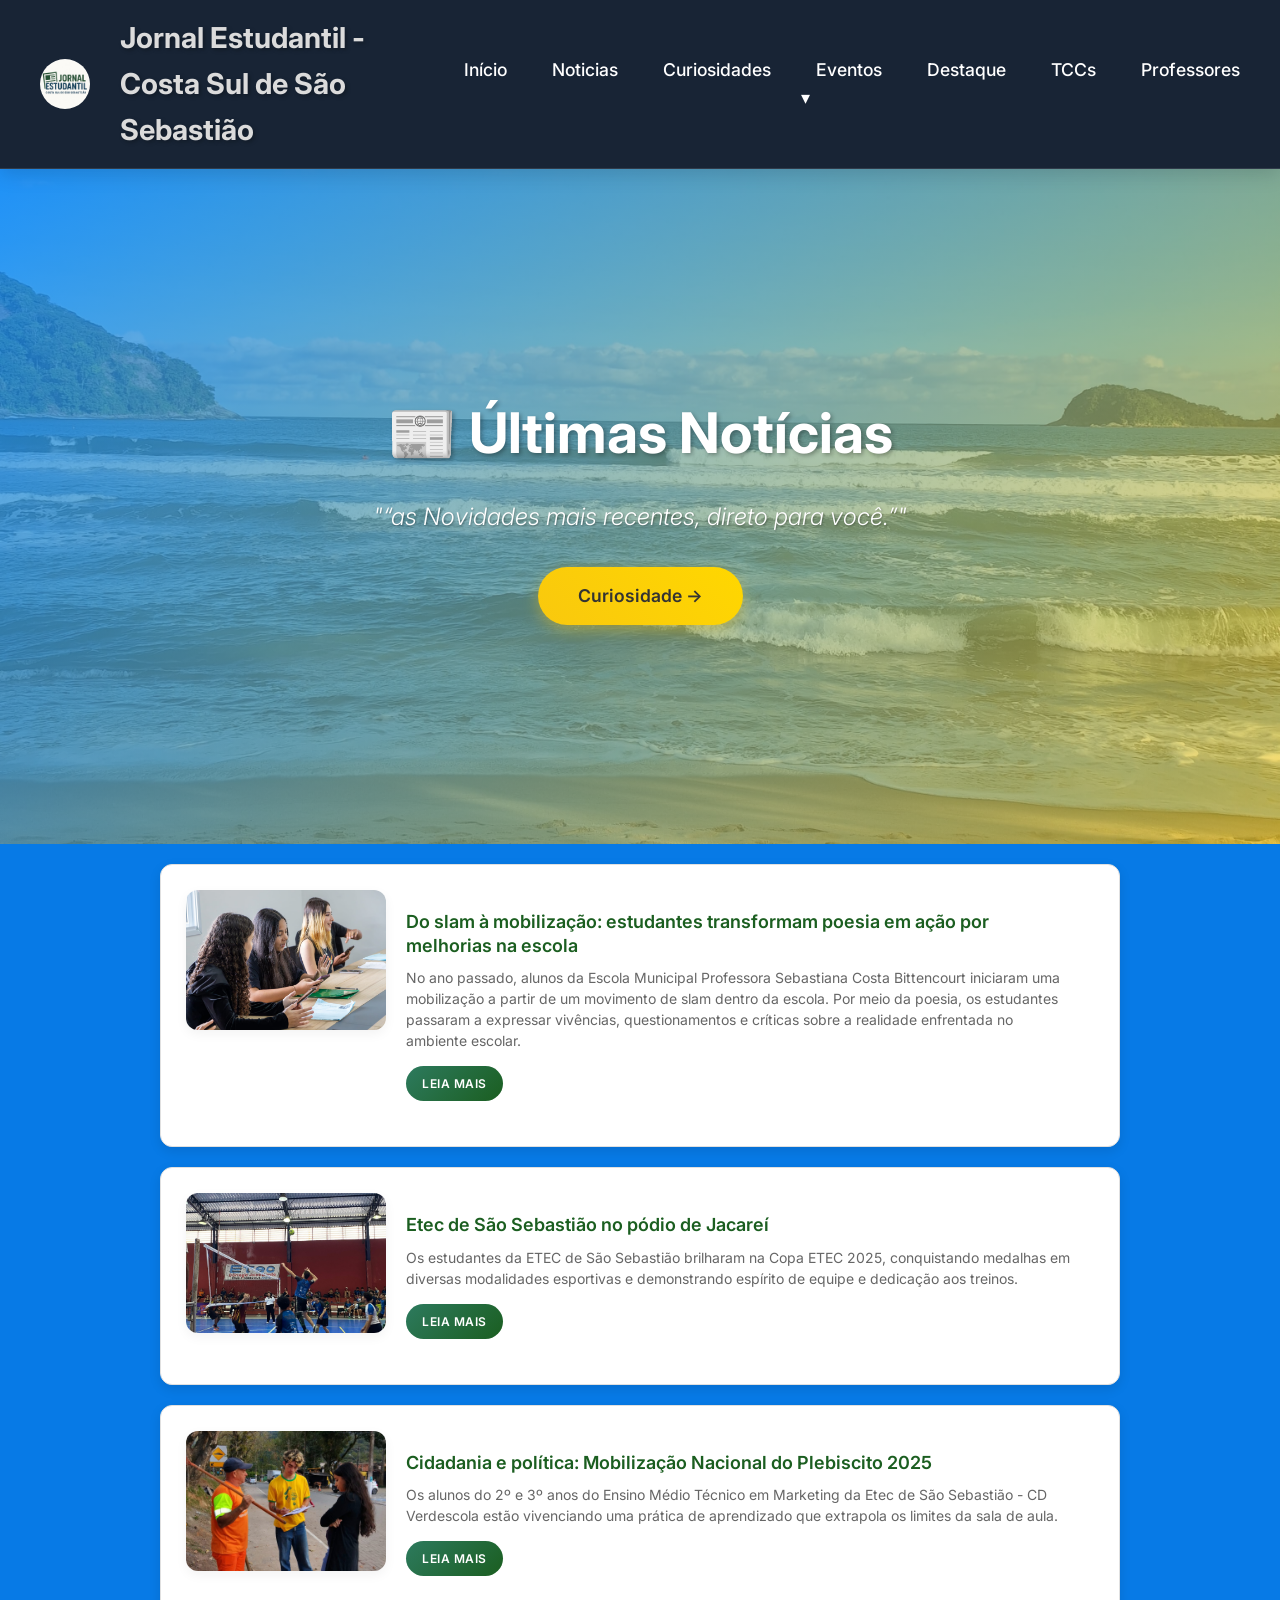
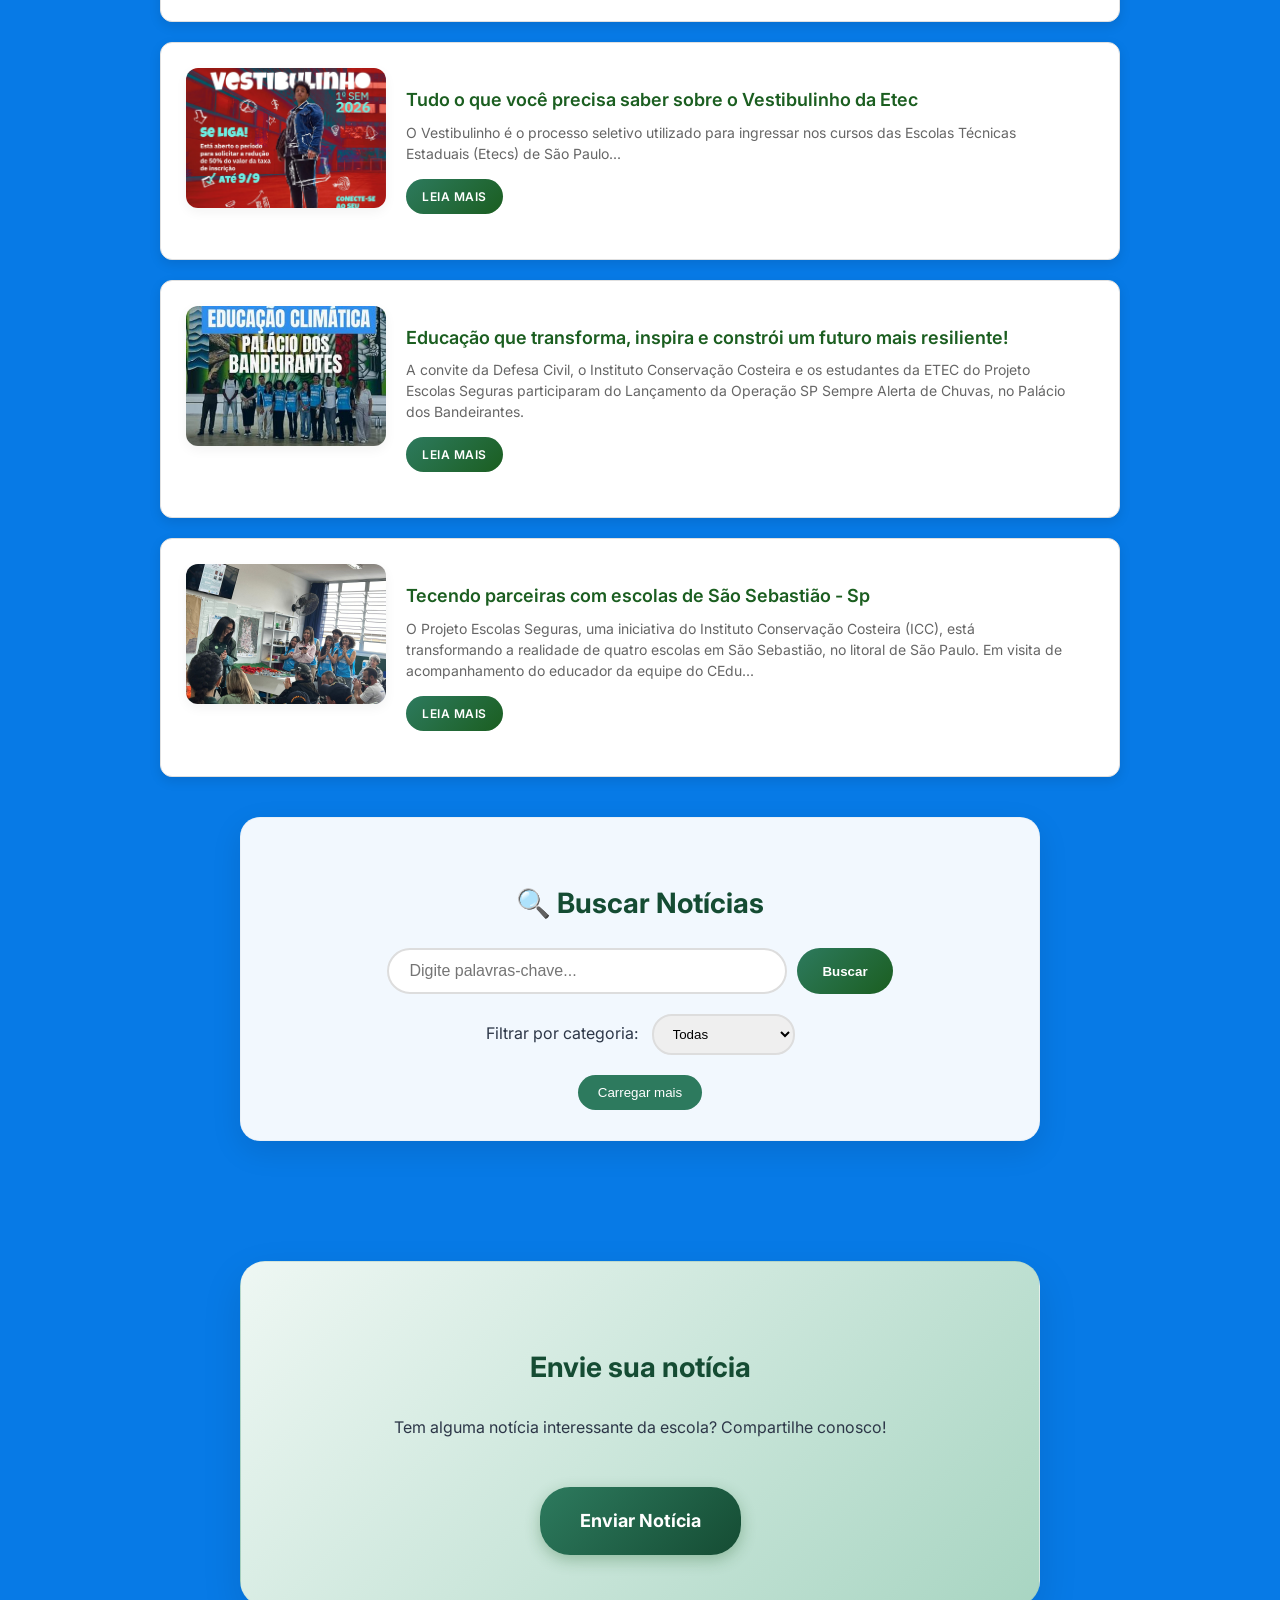
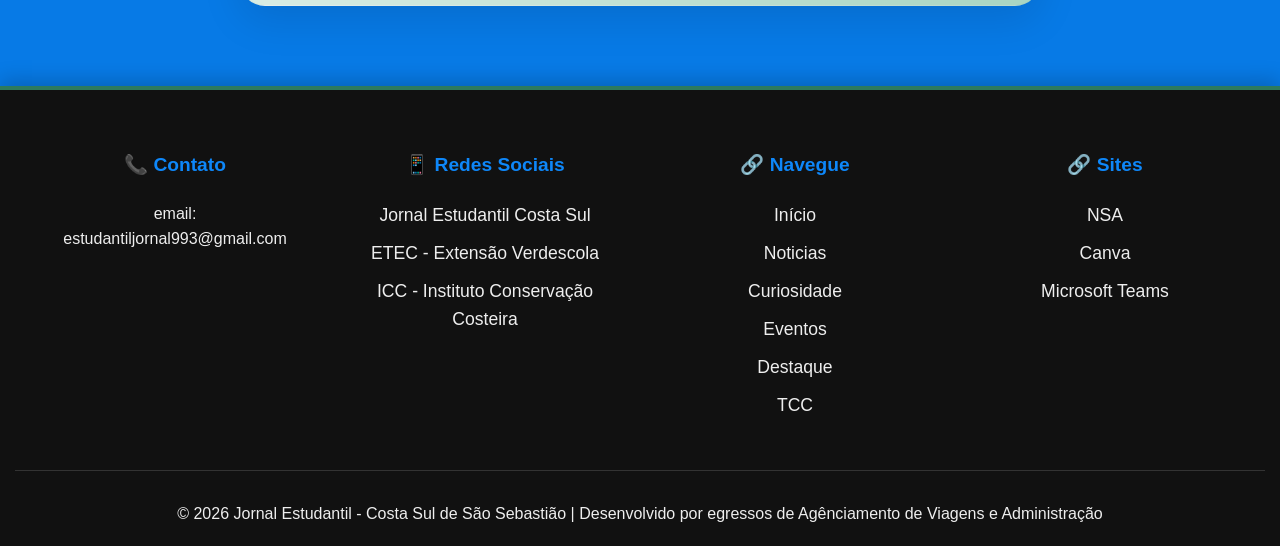
==== noticias.html @ fe1a4b78 "first commit" ====
<!DOCTYPE html>
<html lang="pt-BR">
<link rel="icon" type="image/png" href="copa-etec/Imagem do WhatsApp de 2025-10-15 à(s) 22.12.39_ae84bdc0.jpg">

<head>
  <meta charset="UTF-8">
  <meta name="viewport" content="width=device-width, initial-scale=1.0">
  <title>Jornal Estudantil </title>
  <link rel="stylesheet" href="style.css">
  <link rel="stylesheet" href="https://cdnjs.cloudflare.com/ajax/libs/font-awesome/6.4.0/css/all.min.css">
</head>

<body class="page-fade">
  <header class="header">
    <div class="header-container">
      <div class="logo">
        <img src="copa-etec/Imagem do WhatsApp de 2025-10-15 à(s) 22.12.39_ae84bdc0.jpg" alt="Logo da etec">
        <h1>Jornal Estudantil - Costa Sul de São Sebastião</h1>
      </div>

      <nav class="nav">
        <button class="menu-toggle" id="btn-mobile" aria-label="Abrir Menu">
          <span></span>
          <span></span>
          <span></span>
        </button>

        <ul class="menu" id="menu">
          <li><a href="index.html">Início</a></li>
          <li><a href="noticias.html">Noticias</a></li>
          <li><a href="curiosidades.html">Curiosidades</a></li>
          <li class="dropdown">
            <a href="eventos.html">Eventos ▾</a>
            <ul class="submenu">
              <li><a href="#">Etec</a></li>
              <li><a href="#">Sebastiana</a></li>
              <li><a href="#">Walkir</a></li>
            </ul>
          </li>
          <li><a href="destaque.html">Destaque</a></li>
          <li><a href="apresentacao.html">TCCs</a></li>
          <li><a href="professores.html">Professores</a></li>
        </ul>
      </nav>
    </div>
  </header>

  <section class="hero">
    <div class="hero-overlay"></div>
    <img src="fotos/fotos-curiosidades.jpg" alt="Foto da praia" class="hero-image">
    <div class="hero-content">
      <h1>📰 Últimas Notícias</h1>
      <h2>"<em>“as Novidades mais recentes, direto para você.”</em>"</h2>
      <a href="curiosidades.html" class="cta-button">Curiosidade -></a>
    </div>
  </section>

  <main class="conteudo">
    <section>

      <!--<article class="noticia" data-categoria="educacao" data-noticia-id="proj_amb_icc">
        <img src="fotos/sebastiana/icc_abm1.jpeg" alt="Praias de São Sebastião - Litoral norte - Sp">
        <div class="noticia-conteudo"> 
          <h3>Projetos ambientais nas escolas da costa sul reforçam educação sobre Educação Climática</h3>
          <p>As escolas da costa sul de São Sebastião têm desenvolvido projetos de educação ambiental para incentivar os alunos a
          aprenderem, na prática, sobre Educação Climática e preservação do meio ambiente. Além das atividades escolares, iniciativas
          como as do Instituto Conservação Costeira (ICC) também contribuem com ações e projetos em parceria com escolas da região.</p>
          <a href="#" class="botao-leia-mais" data-noticia-id="proj_amb_icc">Leia mais</a>
        </div>
      </article>

      <article class="noticia" data-categoria="meio_ambiente" data-noticia-id="praia_amb">
        <img src="fotos/praia_amb.jpg" alt="Praias de São Sebastião - Litoral norte - Sp">
        <div class="noticia-conteudo"> 
          <h3>Situação das praias da costa sul levanta debate sobre preservação ambiental e conscientização</h3>
          <p>As praias da costa sul de São Sebastião enfrentam desafios relacionados à preservação ambiental, como lixo,
          saneamento e impacto do turismo. Ao mesmo tempo, ações educativas e projetos locais buscam conscientizar
          a população sobre a importância de cuidar do meio ambiente.</p>
          <a href="#" class="botao-leia-mais" data-noticia-id="praia_amb">Leia mais</a>
        </div>
      </article>

      <article class="noticia" data-categoria="tecnologia" data-noticia-id="int_art">
        <img src="fotos/IA2.jpg" alt="Foto sobre Inteligecia Artificial">
        <div class="noticia-conteudo"> 
          <h3>Como a Inteligência Artificial pode ajudar alunos a estudar melhor</h3>
          <p> A Inteligência Artificial tem se tornado uma aliada dos estudantes, ajudando na explicação de conteúdos,
          organização dos estudos e revisão para provas. No entanto, seu uso deve ser consciente, servindo como apoio ao aprendizado e não como substituição do esforço próprio.</p>
          <a href="#" class="botao-leia-mais" data-noticia-id="int_art">Leia mais</a>
        </div>
      </article>

      <article class="noticia" data-categoria="meio-ambiente" data-noticia-id="porto_saoSebastiao">
        <img src="fotos/porto_saoSebastiao1].jpg" alt="Foto do porto de São Sebastião">
        <div class="noticia-conteudo"> 
          <h3>Porto de São Sebastião registra alta e pode bater recorde em 2026</h3>
          <p>O Porto de São Sebastião registrou aumento na movimentação de cargas em 2026 e pode bater recorde histórico. O crescimento é impulsionado principalmente pelo agronegócio, com destaque para o açúcar.
          Também estão previstas melhorias na infraestrutura, incluindo um novo acesso viário para reduzir o trânsito na cidade.</p>
          <a href="#" class="botao-leia-mais" data-noticia-id="porto_saoSebastiao">Leia mais</a>
        </div>
      </article> 

      <article class="noticia" data-categoria="educacao" data-noticia-id="estudantes_voltam">
        <img src="fotos/sebastiana/grupo_do_slam.jpeg" alt="foto dos alunos na Sedec">
        <div class="noticia-conteudo"> 
          <h3>Estudantes voltam a se mobilizar e cobram soluções da Secretaria de Educação</h3>
          <p>Diante da permanência dos problemas já apontados, alunos da Escola Municipal Professora Sebastiana Costa
          Bittencourt voltaram a se mobilizar neste ano em busca de respostas e soluções concretas.</p>
          <a href="#" class="botao-leia-mais" data-noticia-id="estudantes_voltam">Leia mais</a>
        </div>
      </article>
    --->
      <article class="noticia" data-categoria="educacao" data-noticia-id="slam-seduc">
        <img src="fotos/sebastiana/reuniao_seduc.jpeg" alt="foto dos alunos na Sedec">
        <div class="noticia-conteudo">
          <h3>Do slam à mobilização: estudantes transformam poesia em ação por melhorias na escola</h3>
          <p>No ano passado, alunos da Escola Municipal Professora Sebastiana Costa Bittencourt iniciaram
            uma mobilização a partir de um movimento de slam dentro da escola. Por meio da poesia, os estudantes
            passaram a expressar vivências, questionamentos e críticas sobre a realidade enfrentada no ambiente escolar.
          </p>
          <a href="#" class="botao-leia-mais" data-noticia-id="slam-seduc">Leia mais</a>
        </div>
      </article>
      <!---
      <article class="noticia" data-categoria="educacao" data-noticia-id="aprovacao-alunos">
        <img src="verdescola/Instituto-Verdescola-.png" alt="Aprovação de alunos no Vestibular 2026">
        <div class="noticia-conteudo">
          <h3>Destaque: Aprovação de alunos no vestibular 2026</h3>
          <p>Em 2026, o Instituto Verdescola ganhou destaque na mídia após a aprovação de 28 jovens em
            universidades públicas e privadas, resultado do curso pré-vestibular gratuito oferecido pela
            instituição, reforçando seu papel fundamental na transformação da vida de jovens em situação
            de vulnerabilidade social.</p>
          <a href="#" class="botao-leia-mais" data-noticia-id="aprovacao-alunos">Leia mais</a>
        </div>
      </article>

      <article class="noticia" data-categoria="educacao" data-noticia-id="acoes-sociais">
        <img src="verdescola/acoes-sociais.jpg" alt="Verdescola">
        <div class="noticia-conteudo">
          <h3>Instituto Verdescola amplia ações sociais e fortalece apoio à comunidade na Vila Sahy</h3>
          <p>O Instituto Verdescola também se destaca por suas ações sociais na comunidade da Vila Sahy, onde desenvolve
            projetos voltados ao
            apoio de famílias, inclusão social e fortalecimento de vínculos comunitários, contribuindo diretamente para
            a melhoria da qualidade
            de vida dos moradores e para o desenvolvimento social da região.</p>
          <a href="#" class="botao-leia-mais" data-noticia-id="acoes-sociais">Leia mais</a>
        </div>
      </article>
      --->
      <article class="noticia" data-categoria="eventos" data-noticia-id="copa-etec">
        <img src="copa-etec/capa_noticia.jpg" alt="Copa ETEC 2025">
        <div class="noticia-conteudo">
          <h3>Etec de São Sebastião no pódio de Jacareí</h3>
          <p>Os estudantes da ETEC de São Sebastião brilharam na Copa ETEC 2025, conquistando medalhas em diversas
            modalidades esportivas e demonstrando espírito de equipe e dedicação aos treinos.</p>
          <a href="#" class="botao-leia-mais" data-noticia-id="copa-etec">Leia mais</a>
        </div>
      </article>

      <article class="noticia" data-categoria="eventos" data-noticia-id="plebiscito-nacional">
        <img src="fts-mkt/capa-plebicito.jpg" alt="Imagem do Plebiscito Nacional 2025">
        <div class="noticia-conteudo">
          <h3>Cidadania e política: Mobilização Nacional do Plebiscito 2025</h3>
          <p>Os alunos do 2º e 3º anos do Ensino Médio Técnico em Marketing da Etec de São Sebastião - CD Verdescola
            estão vivenciando uma prática de aprendizado que extrapola os limites da sala de aula. </p>
          <a href="#" class="botao-leia-mais" data-noticia-id="plebiscito-nacional">Leia mais</a>
        </div>
      </article>

      <article class="noticia" data-categoria="educacao" data-noticia-id="educacao-estudantil">
        <img src="fotos/etec-vestribulinho.webp" alt="vestibular">
        <div class="noticia-conteudo">
          <h3>Tudo o que você precisa saber sobre o Vestibulinho da Etec</h3>
          <p>O Vestibulinho é o processo seletivo utilizado para ingressar nos cursos das Escolas Técnicas Estaduais
            (Etecs) de São Paulo...</p>
          <a href="#" class="botao-leia-mais" data-noticia-id="educacao-estudantil">Leia mais</a>
        </div>
      </article>

      <article class="noticia" data-categoria="educacao" data-noticia-id="educacao-climatica">
        <img src="fotos/educacao_climatica.jpg" alt="">
        <div class="noticia-conteudo">
          <h3>Educação que transforma, inspira e constrói um futuro mais resiliente!</h3>
          <p>A convite da Defesa Civil, o Instituto Conservação Costeira e os estudantes da ETEC do Projeto Escolas
            Seguras participaram do Lançamento da Operação SP Sempre Alerta de Chuvas, no Palácio dos Bandeirantes.</p>
          <a href="#" class="botao-leia-mais" data-noticia-id="educacao-climatica">Leia mais</a>
        </div>
      </article>

      <article class="noticia" data-categoria="educacao" data-noticia-id="projeto-icc">
        <img src="fotos/noticia-icc.jpg" alt="Projeto ICC">
        <div class="noticia-conteudo">
          <h3>Tecendo parceiras com escolas de São Sebastião - Sp</h3>
          <p>O Projeto Escolas Seguras, uma iniciativa do Instituto Conservação Costeira (ICC), está transformando a
            realidade de quatro escolas em São Sebastião, no litoral de São Paulo. Em visita de acompanhamento do
            educador da equipe do CEdu...</p>
          <a href="#" class="botao-leia-mais" data-noticia-id="projeto-icc">Leia mais</a>
        </div>
      </article>


      <div id="no-news-message"
        style="display: none; text-align: center; margin-top: 30px; font-size: 1.2em; color: #666;">
        Nenhuma notícia encontrada para sua busca.
      </div>

    </section>

    <!-- Seção de busca -->
    <section class="busca-noticias">
      <h3>🔍 Buscar Notícias</h3>
      <div class="busca-container">
        <input type="text" id="busca-input" placeholder="Digite palavras-chave...">
        <button onclick="buscarNoticias()">Buscar</button>
      </div>
      <div class="filtros">
        <label>Filtrar por categoria:</label>
        <select id="categoria-filtro" onchange="filtrarPorCategoria()">
          <option value="todas">Todas</option>
          <option value="educacao">Educação</option>
          <option value="meio-ambiente">Meio Ambiente</option>
          <option value="tecnologia">Tecnologia</option>
          <option value="eventos">Eventos</option>

        </select>
      </div>
      <button id="load-more" onclick="VerdeTEC.loadMoreNews()"
        style="margin-top: 20px; padding: 10px 20px; background-color: #2d7a5e; color: white; border: none; border-radius: 20px; cursor: pointer;">Carregar
        mais</button>
    </section>
  </main>

  <!-- Formulário de sugestões -->
  <section class="formulario-sugestao">
    <h2>Envie sua notícia</h2>
    <p>Tem alguma notícia interessante da escola? Compartilhe conosco!</p>
    <a href="https://forms.gle/Ab9UST3y58WN1md86" target="_blank" class="botao-formulario">Enviar Notícia</a>
  </section>

  <script>
    // Dados completos das notícias
    const noticiasCompletas = {

      'proj_amb_icc': {
        titulo: 'Projetos ambientais nas escolas da costa sul reforçam educação sobre educação climática',
        imagem: 'fotos/sebastiana/icc_amb.jpeg',
        data: '14 de maio, 2026',
        autor: 'Equipe Jornal Estudantil',
        categoria: 'educação',
        resumo: 'As escolas da costa sul de São Sebastião têm desenvolvido projetos de educação ambiental para incentivar os alunos a aprenderem, na prática, sobre educação climática e preservação do meio ambiente. Além das atividades escolares, iniciativas como as do Instituto Conservação Costeira (ICC) também contribuem com ações e projetos em parceria com escolas da região. Essas experiências ajudam a formar estudantes mais conscientes sobre a importância de cuidar dos recursos naturais e do ecossistema local.',
        conteudo: `
        <p><strong>Iniciativas aproximam alunos de diferentes escolas de São Sebastião da preservação ambiental por meio de atividades práticas</strong></p>

        <p>
          As escolas da costa sul de São Sebastião têm desenvolvido projetos voltados à 
          <strong>educação climática</strong>, incentivando os alunos a aprenderem, na prática, 
          sobre as mudanças no meio ambiente e seus impactos no dia a dia.
        </p>

        <p>
          As atividades incluem 
          <strong>feiras de ciências, oficinas, trabalhos em grupo e projetos ligados à reciclagem e ao consumo consciente</strong>, 
          conectando o conteúdo escolar com a realidade local.
        </p>

        <p>
          Além das ações dentro das escolas, iniciativas externas também fortalecem esse processo educativo. 
          O <strong>Instituto Conservação Costeira (ICC)</strong> atua em parceria com diferentes instituições 
          de ensino da região, promovendo 
          <strong>atividades práticas e experiências voltadas à educação climática e à preservação dos ecossistemas costeiros</strong>.
        </p>

        <p>
          Essas ações ajudam os estudantes a compreenderem melhor a 
          <strong>relação entre o clima, o meio ambiente e a vida na região</strong>, 
          especialmente em um território marcado pela rica biodiversidade do litoral norte.
        </p>

        <p>
          Para os alunos, essas experiências tornam o aprendizado mais próximo da realidade.
        </p>

        <p>
          “<strong>Esses projetos ajudam a entender melhor como o meio ambiente funciona na prática</strong>”, comentou um estudante.
        </p>

        <p>
          “<strong>Quando a gente participa, consegue levar o que aprende na escola para a vida real</strong>”, destacou outro.
        </p>

        <p>
          O fortalecimento da <strong>educação climática nas escolas da costa sul</strong> reforça a importância 
          da formação de jovens mais conscientes e preparados para lidar com os desafios ambientais atuais.
        </p>

        <p>
          O jornal estudantil da costa sul de São Sebastião reconhece e valoriza o trabalho realizado pelo 
          <strong>Instituto Conservação Costeira (ICC)</strong>, que contribui diretamente para a formação dos 
          estudantes e para a conscientização ambiental na região.
        </p>

        <p>
          <strong>E você, o que acha?</strong><br>
          A educação climática nas escolas pode mudar a forma como os alunos enxergam e cuidam do meio ambiente?
        </p>
        `,
        tags: ['Educação', 'Aprendizado', 'Educação Climática', 'Preservação Ambiental'],
      },


      'praia_amb': {
        titulo: 'Situação das praias da costa sul levanta debate sobre preservação ambiental e conscientização',
        imagem: 'fotos/image.png',
        data: '11 de maio, 2026',
        autor: 'Equipe Jornal Estudantil',
        categoria: 'meio ambiente',
        resumo: 'As praias da costa sul de São Sebastião enfrentam desafios relacionados à preservação ambiental, como lixo, saneamento e impacto do turismo. Ao mesmo tempo, ações educativas e projetos locais buscam conscientizar a população sobre a importância de cuidar do meio ambiente.',
        conteudo: `

        <p><strong>Balneabilidade, lixo nas praias e ações educativas entram em discussão em Boiçucanga e Maresias</strong></p>

        <p>
        As praias da costa sul de São Sebastião seguem entre os principais destinos turísticos do litoral norte paulista, mas também estão no centro de discussões importantes sobre 
        <strong>preservação ambiental e qualidade da água</strong>.
        </p>

        <p>
        Locais como a <strong>Praia de Boiçucanga</strong> e a <strong>Praia de Maresias</strong> recebem grande fluxo de visitantes ao longo do ano, o que aumenta a preocupação com temas como 
        <strong>acúmulo de lixo</strong>, <strong>impacto do turismo</strong> e <strong>saneamento básico</strong>.
        </p>

        <p>
        Órgãos ambientais realizam monitoramentos frequentes da qualidade da água no litoral paulista, classificando as praias como próprias ou impróprias para banho. Esses dados ajudam a orientar moradores e turistas sobre as condições do mar.
        </p>

        <p>
        Reportagens de veículos como o <strong>G1</strong> também destacam que o crescimento urbano e o aumento do turismo podem gerar pressão sobre a infraestrutura das cidades litorâneas, especialmente em períodos de alta temporada.
        </p>

        <p>
        Entre os principais desafios estão o <strong>descarte incorreto de lixo</strong>, o <strong>tratamento de esgoto</strong> e a <strong>ocupação urbana próxima às praias</strong>, fatores que podem afetar diretamente a qualidade da água e a vida marinha.
        </p>

        <p>
        Por outro lado, iniciativas ambientais vêm sendo desenvolvidas na região com o objetivo de conscientizar a população. Um exemplo são projetos educativos realizados pelo <strong>Instituto Conservação Costeira (ICC)</strong>, que atuam em parceria com escolas locais promovendo atividades sobre preservação dos oceanos e cuidado com os ecossistemas costeiros.
        </p>

        <p>
        Essas ações ajudam estudantes a entender, na prática, a importância da preservação ambiental e o impacto das atitudes humanas no meio ambiente.
        </p>

        <p>
        Nas escolas da região, o tema também é abordado em sala de aula, conectando o conteúdo teórico com a realidade local.
        </p>

        <p>
        <strong>“A gente aprende sobre meio ambiente na escola e vê esses problemas acontecendo na cidade”</strong>, comentou um estudante.
        </p>

        <p>
        <strong>“Se cada pessoa fizer sua parte, as praias podem continuar preservadas por mais tempo”</strong>, destacou outro aluno.
        </p>

        <p>
        O debate reforça a necessidade de equilíbrio entre turismo, desenvolvimento urbano e preservação ambiental na costa sul.
        </p>

        <p>
        <strong>E você, o que acha?</strong><br>
        <strong>As praias da região estão sendo bem cuidadas ou ainda precisam de mais atenção?</strong>
        </p>
        `,
        tags: ['Preservação Ambiental', 'São Sebastião', 'Consciência Ambiental', 'Educação Ambiental'],
      },

      'int_art': {
        titulo: 'Como a Inteligência Artificial pode ajudar alunos a estudar melhor',
        imagem: 'fotos/IA1.jpg',
        data: '8 de maio, 2026',
        autor: 'Equipe Jornal Estudantil',
        categoria: 'tecnologia',
        resumo: 'A Inteligência Artificial tem se tornado uma aliada dos estudantes, ajudando na explicação de conteúdos, organização dos estudos e revisão para provas. No entanto, seu uso deve ser consciente, servindo como apoio ao aprendizado e não como substituição do esforço próprio.',
        conteudo: `

          <p><strong>Ferramentas digitais auxiliam na aprendizagem, mas exigem uso consciente por parte dos estudantes</strong></p>

          <p>
          A Inteligência Artificial (IA) vem se tornando uma importante aliada dos estudantes nos últimos anos. Ferramentas como o ChatGPT permitem que alunos possam 
          <strong>tirar dúvidas rapidamente</strong>, 
          <strong>entender conteúdos mais complexos</strong> e até 
          <strong>organizar melhor sua rotina de estudos</strong>.
          </p>

          <p>
          Com o avanço da tecnologia, muitos estudantes passaram a utilizar a IA para 
          <strong>resumir textos</strong>, 
          <strong>gerar ideias para trabalhos escolares</strong> e 
          <strong>revisar conteúdos antes de provas</strong>. Isso contribui para um aprendizado mais dinâmico e acessível, principalmente fora do ambiente da sala de aula.
          </p>

          <p>
          No entanto, especialistas e educadores destacam a importância do 
          <strong>uso consciente dessas ferramentas</strong>. Copiar respostas prontas sem compreensão pode prejudicar o processo de aprendizagem. O ideal é utilizar a IA como um 
          <strong>apoio para entender melhor os conteúdos</strong>, e não como substituição do esforço individual.
          </p>

          <p>
          Além disso, a Inteligência Artificial também pode ajudar na 
          <strong>organização dos estudos</strong>, sugerindo cronogramas, explicando exercícios passo a passo e auxiliando na fixação do conteúdo de forma mais prática.
          </p>

          <p>
          Quando utilizada de maneira responsável, a tecnologia se torna uma grande aliada da educação, contribuindo para um ensino mais 
          <strong>moderno</strong>, 
          <strong>acessível</strong> e alinhado com a realidade dos estudantes atuais.
          </p>

          <p>
          <strong>E você, já usa Inteligência Artificial nos seus estudos?</strong>
          </p>
          `,
        tags: ['Inteligencia Artificial', 'Dicas de Estudo', 'Aprendizado', 'Organização dos Estudos'],
      },

      'porto_saoSebastiao': {
        titulo: 'Porto de São Sebastião registra alta e pode bater recorde em 2026',
        imagem: 'fotos/porto_saoSebastiao.avif',
        data: '7 de maio, 2026',
        autor: 'Equipe Jornal Estudantil',
        categoria: 'Meio Ambiente',
        resumo: 'O Porto de São Sebastião registrou aumento na movimentação de cargas em 2026 e pode bater recorde histórico. O crescimento é impulsionado principalmente pelo agronegócio, com destaque para o açúcar. Também estão previstas melhorias na infraestrutura, incluindo um novo acesso viário para reduzir o trânsito na cidade.',
        conteudo: `

        <p><strong>Crescimento nas operações, melhorias no acesso e impactos ambientais colocam o tema em destaque na região</strong></p>
      
        <p>
          O Porto de São Sebastião tem ganhado destaque em 2026 por conta do 
          <strong>aumento na movimentação de cargas</strong> e dos 
          <strong>planos de expansão para os próximos anos</strong>. 
          O crescimento vem sendo visto como um sinal de desenvolvimento, mas também levanta debates importantes na região.
        </p>

        <p>
        Dados recentes mostram que o <strong>Porto de São Sebastião bateu recorde de movimentação no mês de janeiro de 2026</strong> e mantém um ritmo de crescimento consistente, impulsionado principalmente pelo transporte de produtos do agronegócio, como o açúcar. 
        <strong>Diante desse cenário, a expectativa é que o terminal alcance um novo recorde anual até o fim do ano.</strong>
        </p>

        <p>
        Uma das mudanças mais importantes foi a entrada em operação do <strong>Contorno Sul da Rodovia dos Tamoios</strong>, que criou um acesso mais direto e eficiente para caminhões com destino ao <strong>Porto de São Sebastião</strong>. 
        A nova ligação ajuda a evitar a concentração de veículos em uma única via, contribuindo para um <strong>trânsito mais organizado, com menos congestionamentos e mais segurança para moradores e estudantes</strong>.
        </p>

        <p>
        Para quem vive na costa sul, essas mudanças podem trazer impactos diretos no dia a dia. Entre os pontos positivos, estão a <strong>geração de empregos</strong>, o <strong>fortalecimento da economia local</strong> e a <strong>melhoria na mobilidade urbana</strong>, especialmente com a criação de novos acessos que ajudam a organizar o fluxo de veículos.
        </p>

        <p>
        Por outro lado, moradores ainda demonstram preocupação com o <strong>aumento do fluxo de caminhões na região</strong> e possíveis mudanças na rotina. Mesmo com melhorias no acesso, o crescimento das operações pode intensificar a movimentação de veículos em determinados horários e áreas da cidade.
        </p>

        <p>
          Outro ponto importante - e que também faz parte do conteúdo estudado nas escolas - é o meio ambiente. 
          O aumento das atividades portuárias pode gerar 
          <strong>impactos na vida marinha</strong>, principalmente em áreas próximas ao porto.
        </p>

        <p>
          Especialistas apontam que fatores como a 
          <strong>movimentação de navios</strong>, o 
          <strong>ruído no ambiente marinho</strong> e alterações no mar podem 
          <strong>afetar o comportamento e o habitat de espécies locais</strong>. 
          A região do litoral norte é conhecida por sua 
          <strong>rica biodiversidade</strong>, o que aumenta a necessidade de atenção e cuidado.
        </p>

        <p>
          Ao mesmo tempo, projetos desse tipo precisam seguir 
          <strong>regras ambientais e processos de licenciamento</strong>, que têm como objetivo 
          <strong>reduzir impactos e proteger os ecossistemas</strong>.
        </p>

        <p>
          <strong>“Pode trazer empregos, mas também pode afetar o meio ambiente e o trânsito”</strong>, comentou um morador.
        </p>

        <p>
          <strong>“A gente aprende sobre meio ambiente na escola e vê isso acontecendo na nossa cidade”</strong>, comentou um estudante.
        </p>

        <p>
          O crescimento do porto mostra como 
          <strong>desenvolvimento e preservação precisam andar juntos</strong>, 
          e reforça a importância de os jovens acompanharem e entenderem as mudanças ao seu redor.
        </p>

        <p>
          <strong>E você, o que acha?</strong><br>
          <strong>O crescimento do porto é mais positivo ou traz mais desafios para a região?</strong>
        </p>

        <p>Com base em informações divulgadas por veículos como o G1.
        `,

        tags: ['Porto de São Sebastião', 'Litoral Norte', 'Economia Local', 'Educação', 'Meio Ambiente']
      },

      'aprovacao-alunos': {
        titulo: 'Aprovação de alunos no vestibular 2026',
        imagem: 'verdescola/instituto-Verdescola-.png',
        data: '30 de Abril, 2026',
        autor: 'Equipe Jornal Estudantil',
        categoria: 'Educação',
        resumo: 'Em 2026, o Instituto Verdescola ganhou destaque na mídia após a aprovação de 28 jovens em universidades públicas e privadas, resultado do curso pré-vestibular gratuito oferecido pela instituição, reforçando seu papel fundamental na transformação da vida de jovens em situação de vulnerabilidade social.',
        conteudo: `
          <p><strong>Projeto gratuito amplia oportunidades e ajuda jovens da região</strong></p>
          <p>O <strong>Instituto Verdescola</strong>, em São Sebastião (SP), ganhou destaque em 2026 após a aprovação de 28 jovens em
          vestibulares de universidades públicas e privadas pelo país. Esse resultado vem do curso preparatório gratuito oferecido
          pela instituição, que busca ajudar jovens da região a conquistarem novas oportunidades.</p>

          <p>O projeto atende principalmente estudantes em situação de vulnerabilidade social, com aulas durante a semana e também
          acompanhamento para ajudar no <strong>desenvolvimento pessoal e acadêmico</strong>. Muitos desses jovens ainda precisam
          conciliar estudo e trabalho, o que torna tudo ainda mais desafiador.</p>

          <p>Entre os cursos conquistados estão áreas como Odontologia, Ciência da Computação e Medicina Veterinária, mostrando que
          os alunos estão seguindo diferentes caminhos profissionais. Isso mostra o impacto positivo do projeto na vida deles.</p>

          <p>Além disso, ao longo dos últimos anos, mais de 100 jovens já foram aprovados em vestibulares, o que faz do Verdescola
          uma referência no <strong>desenvolvimento de jovens e transformação social</strong> na região.</p>
          `,
        tags: ['oportunidade', 'vestibular', 'educação', 'transformação social']
      },
      'acoes-sociais': {
        titulo: 'Instituto Verdescola fortalece atuação social e amplia apoio à comunidade em São Sebastião',
        imagem: 'verdescola/acoes-sociais.jpg',
        data: '20 de abril, 2026',
        autor: 'Jornal Estudantil',
        categoria: 'Educação',
        resumo: 'O <strong>Instituto Verdescola</strong> atua na comunidade da Vila Sahy promovendo o <strong>desenvolvimento integral de crianças e adolescentes</strong> por meio de <strong>oficinas socioeducativas</strong> e ações voltadas às famílias. Suas iniciativas fortalecem vínculos comunitários, incentivam a cidadania e contribuem para a melhoria da qualidade de vida, consolidando o Instituto como referência em transformação social em São Sebastião.',
        conteudo: `
        <p><strong>Projetos desenvolvidos na Vila Sahy impactam famílias e promovem desenvolvimento integral na comunidade</strong></p>

        <p>
        O <strong>Instituto Verdescola</strong> vem se destacando não apenas por suas ações sociais, mas principalmente pela promoção do 
        <strong>desenvolvimento integral de crianças e adolescentes</strong> na comunidade de São Sebastião (SP), com forte atuação na região da Vila Sahy.
        </p>

        <p>
        A instituição desenvolve <strong>oficinas socioeducativas</strong>, atividades culturais e ações voltadas ao fortalecimento das famílias e da comunidade, 
        contribuindo diretamente para a melhoria da qualidade de vida da população local. Essas iniciativas têm como foco atender pessoas em situação de vulnerabilidade, 
        promovendo <strong>inclusão, cidadania e novas oportunidades</strong>.
        </p>

        <p>
        Além disso, o Instituto atua no fortalecimento dos vínculos entre crianças, adolescentes, famílias e comunidade, criando um ambiente mais acolhedor, 
        participativo e colaborativo. As ações desenvolvidas contribuem para o crescimento pessoal e social dos participantes, impactando positivamente seu cotidiano.
        </p>

        <p>
        Outro ponto de destaque é o alcance contínuo dessas iniciativas, que vão além das atividades do dia a dia e contribuem para o desenvolvimento social da região. 
        Com isso, o Verdescola se consolida como uma referência em <strong>transformação social e desenvolvimento humano</strong> em São Sebastião.
        </p>

        <p>
        O reconhecimento da comunidade e a participação ativa dos moradores reforçam a importância do Instituto como agente de transformação, promovendo iniciativas 
        que fazem a diferença na vida de muitas famílias.
        </p>
        `,
        tags: ['Ação Social', 'Comunidade', 'projetos', 'Cidadania']
      },

      'estudantes_voltam': {
        titulo: 'Estudantes voltam a se mobilizar e cobram soluções da Secretaria de Educação',
        imagem: 'fotos/sebastiana/grupo_do_slam.jpeg',
        data: ' 5 de maio, 2026',
        autor: ' Alunos da Escola Sebastiana Costa Bittencourt',
        categoria: 'Educação',
        resumo: 'Diante da permanência dos problemas já apontados, alunos da Escola Municipal Professora Sebastiana Costa Bittencourt voltaram a se mobilizar neste ano em busca de respostas e soluções concretas. Os estudantes têm se organizado por meio de reuniões, produção de vídeos e publicações nas redes sociais, onde compartilham suas vivências e ampliam o debate sobre a realidade da escola. A mobilização tem gerado engajamento da comunidade, reunindo alunos, responsáveis e apoiadores em torno da causa.',
        conteudo: `

        <p>Diante da <strong>permanência dos problemas já apontados</strong>, alunos da <strong>Escola Municipal Professora Sebastiana Costa Bittencourt</strong> voltaram a se
        mobilizar neste ano em busca de <strong>respostas e soluções concretas.</strong></p> 
        
        <p>Os estudantes têm se organizado por meio de <strong>reuniões, produção de
        vídeos e publicações nas redes sociais</strong>, onde compartilham suas vivências e <strong>ampliam o debate sobre a realidade da escola.</strong> A mobilização
        tem gerado <strong>engajamento da comunidade</strong>, reunindo alunos, responsáveis e apoiadores em torno da causa.</p>
          
        <h3>Mobilização ganha força</h3>

        <p>Com o crescimento do movimento, a iniciativa passou a reunir cada vez mais participantes e visibilidade. A articulação dos estudantes
        mostra um <strong>forte protagonismo juvenil</strong>, utilizando diferentes meios para dar visibilidade às demandas e pressionar por mudanças.</p>

        <h3>Principais reivindicações</h3>

        <p>Entre as principais demandas estão a <strong>construção de uma escola própria, melhores condições de estrutura e o fim da divisão dos
        alunos entre diferentes unidades</strong>. A superlotação, embora nem sempre formalmente discutida, também é apontada como parte da realidade
        enfrentada no dia a dia.</p>

        <h3>Novo diálogo com a Secretaria</h3>

        <p>Com o <strong>fortalecimento do movimento</strong>, os estudantes se preparam para <strong>retomar o diálogo com a Secretaria de Educação</strong>, levando novamente
        suas reivindicações e reforçando a necessidade de mudanças.</p>

        <p>A expectativa é que, desta vez, as demandas apresentadas avancem para soluções concretas.</p>
        `,
        tags: ['ProtagonismoJuvenil', 'ComunidadeEscolar', 'EscolaPública', 'SecretariaDeEducação']
      },

      'slam-seduc': {
        titulo: 'Do slam à mobilização: estudantes transformam poesia em ação por melhorias na escola',
        imagem: 'fotos/sebastiana/reuniao1_seduc.jpeg',
        data: ' 19 de maio, 2026',
        autor: ' Alunos da Escola Sebastiana Costa Bittencourt',
        categoria: 'Educação',
        resumo: 'No ano passado, alunos da Escola Municipal Professora Sebastiana Costa Bittencourt iniciaram uma mobilização a partir de um movimento de slam dentro da escola. Por meio da poesia, os estudantes passaram a expressar vivências, questionamentos e críticas sobre a realidade enfrentada no ambiente escolar.',
        conteudo: `
        <p>No ano passado, alunos da <strong>Escola Municipal Professora Sebastiana Costa Bittencourt</strong> iniciaram uma <strong>mobilização a partir de um movimento
        de slam dentro da escola</strong>. Por meio da poesia, os estudantes passaram a <strong>expressar vivências, questionamentos e críticas sobre a realidade
        enfrentada no ambiente escolar.</strong></p>

        <p>Durante uma dessas apresentações, uma <strong>representante da Secretaria de Educação esteve presente e ouviu diretamente as falas dos alunos.</strong>
        Esse momento <strong>abriu espaço para um diálogo mais amplo</strong>, que resultou em uma <strong>reunião oficial com a Secretaria.</strong></p>

        <p>A cerca de um mês, os estudantes se organizaram, <strong>reunindo pontos importantes e estruturando suas falas.</strong> Na reunião, foram
        levantadas questões como a <strong>divisão dos alunos entre diferentes escolas, a falta de uma unidade própria</strong> e a <strong>ausência de estrutura
        adequada.</strong></p>

        <p>O encontro representou um passo importante na tentativa de diálogo entre alunos e poder público, marcando o início de uma mobilização
        que segue até hoje.</p>
        `,
        tags: ['Educação', 'Seduc', 'Poesia', 'Cultura', 'MobilizaçãoEstudantil']
      },

      'educacao-climatica': {
        titulo: 'Educação que transforma, inspira e constrói um futuro mais resiliente!',
        imagem: 'fotos/educacao_climatica.jpg',
        data: '15 de Janeiro, 2025',
        autor: 'Equipe VerdeTEC',
        categoria: 'Educação',
        resumo: 'A convite da Defesa Civil, o Instituto Conservação Costeira e os estudantes da ETEC do Projeto Escolas Seguras participaram do Lançamento da Operação SP Sempre Alerta de Chuvas, no Palácio dos Bandeirantes.',
        conteudo: `
          <p>Em uma cerimônia marcante realizada no Palácio dos Bandeirantes, estudantes da ETEC Verdescola participaram do lançamento oficial da Operação SP Sempre Alerta de Chuvas, uma iniciativa da Defesa Civil do Estado de São Paulo.</p>
          
          <p>O evento contou com a presença de autoridades estaduais, representantes do Instituto Conservação Costeira e dezenas de estudantes que fazem parte do Projeto Escolas Seguras.</p>
          
          <p><strong>Projeto Escolas Seguras</strong></p>
          <p>O Projeto Escolas Seguras, desenvolvido em parceria com a Defesa Civil, tem como objetivo capacitar estudantes para atuarem como multiplicadores de conhecimento sobre prevenção de riscos e desastres naturais em suas comunidades.</p>
          
          <p>Durante o evento, os alunos apresentaram os resultados obtidos ao longo do último semestre, incluindo:</p>
          <ul>
            <li>Mapeamento de áreas de risco na região</li>
            <li>Campanhas de conscientização para a comunidade</li>
            <li>Simulados de evacuação na escola</li>
            <li>Criação de material educativo sobre prevenção</li>
          </ul>
          
          <p><strong>Operação SP Sempre Alerta</strong></p>
          <p>A Operação SP Sempre Alerta de Chuvas é uma iniciativa que visa preparar o estado para o período de chuvas intensas, que tradicionalmente ocorre entre dezembro e março. A operação envolve diversos órgãos públicos e instituições de ensino.</p>
          
          <p>"É muito gratificante ver nossos alunos sendo reconhecidos por seu comprometimento com a segurança da comunidade", destacou a coordenadora do projeto, professora Maria Silva.</p>
          
          <p>Os estudantes retornaram à escola motivados e com novos conhecimentos que serão compartilhados com toda a comunidade escolar através de palestras e workshops.</p>
        `,
        tags: ['educação', 'meio ambiente', 'defesa civil', 'sustentabilidade']
      },
      'educacao-estudantil': {
        titulo: 'Tudo o que você precisa saber sobre o Vestibulinho da Etec',
        imagem: 'fotos/etec-vestribulinho.webp',
        data: '25 de Agosto, 2025',
        autor: 'Equipe Jornal Estudantil',
        categoria: 'Educação',
        resumo: 'O Vestibulinho da Etec é o processo seletivo usado para ingresso nos cursos técnicos e no Ensino Médio integrado das Escolas Técnicas Estaduais de São Paulo (Etecs). ',
        conteudo: `
          <p>O Vestibulinho da Etec é o processo seletivo usado para ingresso nos cursos técnicos e no Ensino Médio integrado das Escolas
            Técnicas Estaduais de São Paulo (Etecs). Ele acontece duas vezes por ano - no primeiro e no segundo semestre - e é a porta de
            entrada para milhares de estudantes que desejam se qualificar profissionalmente em diversas áreas.</p>
          
          <p><strong>Inscrições</strong><br>
            As inscrições são feitas exclusivamente pelo site oficial do Vestibulinho (www.vestibulinhoetec.com.br). Os candidatos devem
            preencher o formulário, escolher o curso desejado e pagar a taxa de inscrição. Em alguns casos, há a possibilidade de pedir 
            ou redução da taxa.</p>

          <p><strong>Prova</strong> <br>
            A seleção é realizada por meio de uma prova objetiva, com 50 questões de múltipla escolha. Os conteúdos cobrados variam de acordo com o tipo de curso:
            Ensino Médio e Técnico Integrado ao Médio: questões de Língua Portuguesa, Matemática, Ciências, História, Geografia e atualidades.
            Cursos Técnicos: além das disciplinas básicas, podem incluir conteúdos relacionados à área do curso escolhido.
            A duração da prova é de 4 horas, e o desempenho dos candidatos define a classificação final.</p>

          <p><strong>Critérios de desempate</strong> <br>
            Em caso de empate na nota final, alguns critérios são levados em conta, como maior idade, melhor desempenho em Português e
            Matemática e, em alguns casos, políticas de inclusão social.</p>

         <p><strong>Vagas e matrículas</strong> <br>
           A quantidade de vagas varia conforme o curso e a unidade da Etec. Após a divulgação da lista de classificados, os aprovados devem
           comparecer à escola dentro do prazo para efetuar a matrícula.</p>

          <p><strong>Por que participar?</strong> <br>
           Estudar em uma Etec significa ter acesso a ensino público de qualidade, com cursos reconhecidos pelo mercado de trabalho.
           Além disso, muitas Etecs oferecem oportunidades de estágio, projetos de inovação e participação em eventos acadêmicos e
           esportivos, como a própria Copa Etec.</p>

          <p>"Recomendamos que os candidatos se preparem com antecedência e façam simulados para se familiarizarem com o formato da prova", orientador Rogério Luis Santana Barroso da unidade ETEC Verdescola.</p>
        `,
        tags: ['vestibulinho', 'etec', 'educação', 'processo seletivo']
      },
      'plebiscito-nacional': {
        titulo: 'Cidadania e política: Mobilização Nacional do Plebiscito 2025',
        imagem: 'fts-mkt/capa-plebicito.jpg',
        data: '15 de junho, 2025',
        autor: '2°ano de MKT',
        categoria: 'Eventos',
        resumo: 'Os alunos do 2º e 3º anos do Ensino Médio Técnico em Marketing da Etec de São Sebastião - CD Verdescola estão vivenciando uma prática de aprendizado que extrapola os limites da sala de aula.',
        conteudo: `
          <p><strong>Os alunos do 2º e 3º anos do Ensino Médio Técnico em Marketing da Etec de São Sebastião</strong> - CD Verdescola estão vivenciando uma
            prática de aprendizado que extrapola os limites da sala de aula. Por meio da metodologia por projetos os estudantes estão
            participando ativamente da Mobilização Nacional do Plebiscito 2025, um trabalho de pesquisa interdisciplinar que une cidadania,
            reflexão crítica e engajamento social. Durante as aulas de Ética e Cidadania Organizacional o procedimento didático abordado foi
            a realização de debates acerca de questões fundamentais para a sociedade brasileira, como por exemplo:<strong> o fim da jornada de trabalho
            6x1, sem redução salarial, a taxação dos super-ricos (com tributação justa para quem recebe acima de 50 mil mensais) e a isenção do
            Imposto de Renda para trabalhadores com renda de até 5 mil por mês.</strong></p>

            <p>Para a aluna <strong>Alice Prado de Oliveira Santos</strong> da 2ª série do ensino médio integrado ao curso de marketing </strong>a
            participação em atividades de campo proporciona uma percepção mais ampla da sociedade e formas de organização, além de aprender
            sobre o entendimento de como funciona a dinâmica política e o envolvimento da população em assuntos diversos.</strong></p>

            <p>No momento os alunos estão colhendo votos junto à comunidade e <strong>em setembro as urnas serão encaminhadas para Brasília</strong>, como parte
            de um movimento nacional <strong>que busca dar voz às demandas da população e da classe trabalhadora</strong>. Segundo o Prof. Esp. Miguel Barros,
            essa experiência fortalece o protagonismo estudantil e mostra que a escola é espaço de transformação social, onde o conhecimento
            se alia à prática e à participação cidadã. Durante as aulas é possível observar o desenvolvimento dos alunos por meio da formação
            de opinião e principalmente a respeito da importância em participar em decisões que envolve o coletivo.</p>

            `,
        tags: ['plebiscito', 'democracia', 'cidadania', 'política']
      },
      'projeto-icc': {
        titulo: 'Tecendo parceiras com escolas de São Sebastião - Sp',
        imagem: 'fotos/noticia-icc2.jpg',
        data: '25 de Junho, 2024',
        autor: 'Equipe VerdeTEC',
        categoria: 'Ambiental',
        resumo: 'O Projeto Escolas Seguras, uma iniciativa do Instituto Conservação Costeira (ICC), está transformando a realidade de quatro escolas em São Sebastião, no litoral de São Paulo. Em visita de acompanhamento do educador da equipe do CEdu...',
        conteudo: `<p>O<strong> Projeto Escolas Seguras</strong>, uma iniciativa do Instituto Conservação Costeira (ICC), está transformando a realidade de quatro
          escolas em São Sebastião, no litoral de São Paulo. Em visita de acompanhamento do educador da equipe do CEdu, Antonio Guerra,
          participou da apresentação de atividades que contribuirão com o segundo curso online do Programa Cemaden Educação. Este é um
          exemplo de como as Jornadas Pedagógicas unem educação e comunidades com Ciência Cidadã para a prevenção de riscos de desastres.</p>
          
          <p>O projeto é desenvolvido pelo professor Fernando de Almeida e a equipe do ICC, por meio de uma adaptação das Jornadas Pedagógicas.
          O objetivo é empoderar estudantes, professores/as e comunidades para enfrentar os desafios climáticos, construindo um futuro mais seguro.
          Com o tema <strong>“Monitoramento Participativo de Chuvas”</strong>, estudantes de quatro escolas que integram o projeto aprenderam a montar e utilizar
          pluviômetros para coletar dados sobre precipitação de chuva, um passo para a prevenção de inundações e outros problemas provocados pelo
          aumento do volume das chuvas.</p>

          <p>Na Escola Técnica Estadual - ETEC de São Sebastião, classe descentralizada Verdescola, em  Vila Sahy, os/as estudantes do 2º ano do
          curso técnico em Meio Ambiente, também prepararam uma exposição de cartazes produzidos nas jornadas do “Pluviômetro” e “A Terra Desliza”,
          tratando de temas como diferenciar enchente, inundação e alagamento; e montagens como um simulador de lençol freático, camadas do solo,
          dentre outros. Importante destacar a fala da coordenadora da ETEC, Luciane Leal, sobre o trabalho desenvolvido pelos/as estudantes:
          “O conhecimento salva vidas!”.</p>
          
          <p>Vale lembrar que a região, na cidade de São Sebastião, é a mesma em que ocorreu, em 2023,  um desastre semelhante ao do Rio Grande do Sul.</p>

          <p><strong>Reportagem sobre a nossa materia a cima</strong></p>
          <ul>
          <li><a href="https://youtu.be/xXJxMzhIrG0?feature=shared"> CNN mais verde: jovens recebem educação ambiental em SP / CNN NOVO DIA </a></li>
          <ul>
        `,
        tags: ['educação estudantil, meio ambiente, ICC, projetos, escola tecnica']
      },

      'copa-etec': {
        titulo: 'Etec de São Sebastião no pódio de Jacareí',
        imagem: 'copa-etec/capa_noticia.jpg',
        data: '23 de Agosto, 2025',
        autor: 'Equipe VerdeTEC',
        categoria: 'Eventos',
        resumo: 'Os estudantes da ETEC de São Sebastião brilharam na Copa ETEC 2025, conquistando medalhas em diversas modalidades esportivas.',
        conteudo: `
          <p>No dia 23 de agosto, aconteceu <strong>a primeira edição da Copa Etec</strong>, em Jacareí (SP), reunindo no total de 2.500
            estudantes de diversas unidades da Etec de São Paulo . O evento teve como objetivo promover a integração entre
            as escolas, incentivar a prática esportiva e fortalecer o espírito de união entre os alunos.</p>
          
          <p>A participação da <strong>Etec de São Sebastião</strong> começou cedo: a jornada rumo a Jacareí teve início ainda de madrugada,
            às 4h da manhã, com a saída da unidade Verdescola. Em seguida, o grupo fez uma parada no centro da Etec para reunir o restante dos
            alunos, e todos seguiram juntos rumo a Jacareí. Não foram só os atletas que marcaram presença: a torcida, a banda e o grupo
            de dança também estiveram lá, garantindo um espetáculo dentro e fora das quadras. <strong>O destaque cultural ficou
            por conta do grupo de dança</strong>, que encantou o público com uma apresentação inspirada na história de Aladdin.</p>

          <p> A coreografia, repleta de criatividade, cores e movimentos sincronizados, levou a magia do clássico para
            o palco da Copa, arrancando aplausos calorosos da plateia. Já a banda da escola contribuiu com a energia
            das arquibancadas, embalando os jogos e apoiando os atletas com muita música.</p>
          
          <p>Nos esportes, os alunos também brilharam. No futsal, masculino e feminino chegaram à final, conquistando
            a medalha de prata. No vôlei, os times masculino e feminino trouxeram mais duas pratas. Houve ainda
            participações marcantes no vôlei de praia, no handebol feminino e no xadrez (masculino e feminino). <strong>O grande
            momento veio com o basquete feminino, que conquistou a primeira medalha de ouro da Etec de São Sebastião na
            competição.</strong></p>
          
          <p>No total, a escola chegou a cinco finais, <strong>retornando para casa com uma medalha de ouro e quatro de prata.</strong> Mais do que os
          resultados, ficou registrada a união entre atletas, torcida, banda e grupo de dança, que transformaram a primeira Copa Etec em uma
          experiência inesquecível. Foi um dia de esportes, arte, amizade e, acima de tudo, muito orgulho de representar a Etec de São
          Sebastião.</p>

          <p><strong>🎤 Voz dos Atletas </strong> <br>
          Para entender melhor como foi viver essa experiência, conversamos com alguns alunos que representaram a escola.</p>

          <p>O estudante <strong>Lucas Caetano de Sousa</strong>, do vôlei de quadra masculino, avaliou a participação de forma positiva, mas
          também fez um apontamento importante:<br>
          “<strong>Foi uma experiência muito boa, tirando alguns aspectos, como por exemplo: desrespeito de outros alunos a nossos professores.</strong>” <br>
          Ele ainda destacou a atmosfera da final do vôlei masculino:<br>
          “<strong>A final do vôlei masculino marcou pelo fato de ter uma torcida muito barulhenta, e isso eu achei muito impressionante.</strong>”

          <p><strong>Sophia Ribeiro Viana</strong>, do vôlei de praia feminino, ressaltou a importância da experiência para seu crescimento pessoal: <br>
          “<strong>Participar da primeira Copa Etec foi muito significante, uma experiência bem diferente que vou guardar, porque além dos jogos deu pra conhecer novas pessoas e se divertir muito.</strong>” </p>

          <p>A aluna <strong>Kelly Vieira Batista Silva</strong> comentou sobre a experiência como torcedora e atleta: <br>
          “<strong>Um dos momentos mais marcantes foi a oportunidade de apoiar e incentivar minha equipe fora da quadra, além de registrar os instantes vivenciados ao longo do evento.</strong>” </p>

          <p>Já <strong>Felipe Siqueira Correia</strong>, que participou do vôlei de quadra e basquete, falou sobre o significado de representar a escola: <br>
          “<strong>Significou carregar comigo o desejo de centenas de jovens, que gostariam de vencer no campeonato porém não puderam comparecer.</strong>”</p>
        `,
        tags: ['esportes', 'copa etec', 'medalhas', 'competição', 'integridade']
      },
    };

    // Função para abrir modal com notícia completa
    function abrirNoticiaCompleta(id) {
      const noticia = noticiasCompletas[id];
      if (!noticia) return;

      const modal = document.getElementById('modal-noticia') || criarModalNoticia();

      // Preenche o conteúdo do modal
      modal.querySelector('.modal-titulo').textContent = noticia.titulo;
      modal.querySelector('.modal-imagem').src = noticia.imagem;
      modal.querySelector('.modal-data').textContent = noticia.data;
      modal.querySelector('.modal-autor').textContent = `Por ${noticia.autor}`;
      modal.querySelector('.modal-categoria').textContent = noticia.categoria;
      modal.querySelector('.modal-conteudo').innerHTML = noticia.conteudo;

      // Cria tags
      const tagsContainer = modal.querySelector('.modal-tags');
      tagsContainer.innerHTML = '';
      noticia.tags.forEach(tag => {
        const tagElement = document.createElement('span');
        tagElement.className = 'tag';
        tagElement.textContent = tag;
        tagsContainer.appendChild(tagElement);
      });

      // Mostra o modal
      modal.style.display = 'block';
      document.body.style.overflow = 'hidden';
    }

    // Função para criar o modal de notícia
    function criarModalNoticia() {
      const modal = document.createElement('div');
      modal.id = 'modal-noticia';
      modal.className = 'modal modal-noticia';
      modal.innerHTML = `
        <div class="modal-content modal-noticia-content">
          <span class="fechar" onclick="fecharModalNoticia()">&times;</span>
          <article class="noticia-completa">
            <header class="noticia-header">
              <img class="modal-imagem" src="/placeholder.svg" alt="">
              <div class="noticia-meta">
                <span class="modal-categoria"></span>
                <h1 class="modal-titulo"></h1>
                <div class="noticia-info">
                  <span class="modal-data"></span> • <span class="modal-autor"></span>
                </div>
                <div class="modal-tags"></div>
              </div>
            </header>
            <div class="modal-conteudo"></div>
            <footer class="noticia-footer">
              <div class="compartilhar">
   <!-- Facebook -->
  <div class="tooltip-container">
    <button class="social-btn" onclick="compartilharNoticia('facebook')">
      <img src="https://cdn-icons-png.flaticon.com/512/733/733547.png" alt="Facebook" />
    </button>
    <span class="tooltip-text">Compartilhar no Facebook</span>
  </div>

   <!-- Twitter -->
  <div class="tooltip-container">
    <button class="social-btn" onclick="compartilharNoticia('twitter')">
      <img src="https://cdn-icons-png.flaticon.com/512/733/733579.png" alt="Twitter" />
    </button>
    <span class="tooltip-text">Compartilhar no Twitter</span>
  </div>

  <!-- WhatsApp -->
  <div class="tooltip-container">
    <button class="social-btn" onclick="compartilharNoticia('whatsapp')">
      <img src="https://cdn-icons-png.flaticon.com/512/733/733585.png" alt="WhatsApp" />
    </button>
    <span class="tooltip-text">Compartilhar no WhatsApp</span>
  </div>

  <!-- Instagram -->
  <div class="tooltip-container">
    <button class="social-btn" onclick="compartilharNoticia('instagram')">
      <img src="https://cdn-icons-png.flaticon.com/512/2111/2111463.png" alt="Instagram" />
    </button>
    <span class="tooltip-text">Copiar link para usar no Instagram</span>
  </div>
</div>`;
      document.body.appendChild(modal);
      return modal;
    }



    // Função para fechar modal de notícia
    function fecharModalNoticia() {
      const modal = document.getElementById('modal-noticia');
      if (modal) {
        modal.style.display = 'none';
        document.body.style.overflow = 'auto';
      }
    }

    // Função para compartilhar notícia

    function isMobile() {
      return /Android|iPhone|iPad|iPod|Opera Mini|IEMobile|Mobile/i.test(navigator.userAgent);
    }

    // Função para compartilhar a notícia
    function compartilharNoticia(plataforma) {
      const titulo = document.querySelector('.modal-titulo').textContent;
      const url = window.location.href;

      let shareUrl;

      switch (plataforma) {
        case 'facebook':
          shareUrl = `https://www.facebook.com/sharer/sharer.php?u=${encodeURIComponent(url)}`;
          break;
        case 'twitter':
          shareUrl = `https://twitter.com/intent/tweet?text=${encodeURIComponent(titulo)}&url=${encodeURIComponent(url)}`;
          break;
        case 'whatsapp':
          shareUrl = `https://wa.me/?text=${encodeURIComponent(titulo + ' ' + url)}`;
          break;
        case 'instagram':
          const textoParaCompartilhar = `${titulo} - ${url}`;
          navigator.clipboard.writeText(textoParaCompartilhar).then(() => {
            if (isMobile()) {
              alert("✅ Link copiado!\nVamos abrir o app do Instagram para você.");
              window.location.href = "instagram://app";
            } else {
              alert("✅ Link copiado!\nAbra o Instagram no seu celular e cole o link nos Stories ou na bio.");
            }
          }).catch(() => {
            alert("⚠️ Não foi possível copiar o link automaticamente.\nCopie manualmente: " + textoParaCompartilhar);
          });
          return; // Não abre nova aba
      }

      if (shareUrl) {
        window.open(shareUrl, '_blank', 'width=600,height=400');
      }
    }



    // Atualiza os links "Leia mais" existentes
    document.addEventListener('DOMContentLoaded', function () {
      const botoes = document.querySelectorAll('.botao-leia-mais');
      botoes.forEach((botao) => {
        const noticiaId = botao.dataset.noticiaId; // Pega o ID da notícia do atributo data-noticia-id
        if (noticiaId) {
          botao.onclick = (e) => {
            e.preventDefault();
            abrirNoticiaCompleta(noticiaId);
          };
        }
      });
      // Initial filter application to ensure only the specified news is shown
      filtrarPorCategoria();
    });

    // Resto das funções de busca e filtro permanecem iguais...
    function aplicarFiltros() {
      const termo = document.getElementById('busca-input').value.toLowerCase();
      const categoria = document.getElementById('categoria-filtro').value;
      const noticias = document.querySelectorAll('.noticia');
      let anyNewsVisible = false;

      noticias.forEach((noticia) => {
        const noticiaCategorias = noticia.dataset.categoria ? noticia.dataset.categoria.split(' ') : [];
        const matchesCategoria = (categoria === 'todas') || noticiaCategorias.includes(categoria);

        const texto = noticia.textContent.toLowerCase();
        const matchesBusca = texto.includes(termo) || termo === '';

        const mostrar = matchesCategoria && matchesBusca;
        noticia.style.display = mostrar ? 'flex' : 'none';
        if (mostrar) {
          anyNewsVisible = true;
        }
      });

      const noNewsMessage = document.getElementById('no-news-message');
      if (noNewsMessage) {
        noNewsMessage.style.display = anyNewsVisible ? 'none' : 'block';
      }
    }

    function buscarNoticias() {
      aplicarFiltros();
    }

    function filtrarPorCategoria() {
      aplicarFiltros();
    }

    document.getElementById('busca-input').addEventListener('input', aplicarFiltros);
  </script>

  <style>
    .busca-noticias {
      background: rgba(255, 255, 255, 0.95);
      max-width: 800px;
      margin: 40px auto;
      padding: 30px;
      border-radius: 20px;
      box-shadow: 0 10px 30px rgba(0, 0, 0, 0.1);
      text-align: center;
    }

    .busca-container {
      display: flex;
      gap: 10px;
      margin: 20px 0;
      justify-content: center;
    }

    .busca-container input {
      flex: 1;
      max-width: 400px;
      padding: 12px 20px;
      border: 2px solid #ddd;
      border-radius: 25px;
      font-size: 16px;
    }

    .busca-container button {
      background: linear-gradient(135deg, #2d7a5e 0%, #1b5e20 100%);
      color: white;
      border: none;
      padding: 12px 25px;
      border-radius: 25px;
      cursor: pointer;
      font-weight: bold;
    }

    .filtros {
      margin-top: 20px;
    }

    .filtros select {
      padding: 10px 15px;
      border-radius: 20px;
      border: 2px solid #ddd;
      margin-left: 10px;
    }

    /* Estilos para modal de notícia completa */
    .modal-noticia-content {
      max-width: 900px;
      max-height: 90vh;
      overflow-y: auto;
      /* Removido padding: 0; para permitir o padding do .modal-content */
    }

    .noticia-completa {
      padding: 0;
    }

    .noticia-header {
      position: relative;
      margin-bottom: 30px;
    }

    .modal-imagem {
      width: 100%;
      height: 300px;
      object-fit: cover;
      border-radius: 15px 15px 0 0;
    }

    .noticia-meta {
      padding: 30px;
      background: white;
      border-radius: 0 0 15px 15px;
      margin-top: -20px;
      position: relative;
      z-index: 2;
      box-shadow: 0 -5px 20px rgba(0, 0, 0, 0.1);
    }

    .modal-categoria {
      background: linear-gradient(135deg, #2d7a5e 0%, #1b5e20 100%);
      color: white;
      padding: 5px 15px;
      border-radius: 20px;
      font-size: 12px;
      font-weight: bold;
      text-transform: uppercase;
    }

    .modal-titulo {
      font-size: 28px;
      color: #1b5e20;
      margin: 15px 0;
      line-height: 1.3;
    }

    .noticia-info {
      color: #666;
      font-size: 14px;
      margin-bottom: 15px;
    }

    .modal-tags {
      display: flex;
      flex-wrap: wrap;
      gap: 8px;
    }

    .tag {
      background: #e8f5e9;
      color: #2d7a5e;
      padding: 4px 12px;
      border-radius: 15px;
      font-size: 12px;
      font-weight: bold;
    }

    .modal-conteudo {
      padding: 0 30px 30px;
      line-height: 1.8;
      font-size: 16px;
    }

    .modal-conteudo p {
      margin-bottom: 20px;
      text-align: justify;
    }

    .modal-conteudo ul {
      margin: 20px 0;
      padding-left: 30px;
    }

    .modal-conteudo li {
      margin-bottom: 10px;
    }

    .modal-conteudo strong {
      color: #1b5e20;
    }

    .noticia-footer {
      background: #f8f9fa;
      padding: 20px 30px;
      border-top: 1px solid #eee;
    }

    .compartilhar h4 {
      margin-bottom: 15px;
      color: #333;
    }

    .btn-share {
      padding: 8px 16px;
      border: none;
      border-radius: 20px;
      margin-right: 10px;
      cursor: pointer;
      font-weight: bold;
      transition: transform 0.3s ease;
    }

    .btn-share:hover {
      transform: translateY(-2px);
    }

    .btn-share.facebook {
      background: #1877f2;
      color: white;
    }

    .btn-share.twitter {
      background: #1da1f2;
      color: white;
    }

    .btn-share.whatsapp {
      background: #25d366;
      color: white;
    }

    @media (max-width: 768px) {
      .modal-noticia-content {
        margin: 5% auto;
        width: 95%;
      }

      .modal-titulo {
        font-size: 22px;
      }

      .noticia-meta {
        padding: 20px;
      }

      .modal-conteudo {
        padding: 0 20px 20px;
      }

      .noticia-footer {
        padding: 15px 20px;
      }
    }

    /* Adicionando estilos para layout mais compacto das notícias */
    .conteudo {
      max-width: 1000px;
      margin: 0 auto;
      padding: 20px;
    }

    .noticia {
      display: flex;
      background: white;
      border-radius: 12px;
      box-shadow: 0 4px 12px rgba(0, 0, 0, 0.1);
      margin-bottom: 20px;
      overflow: hidden;
      transition: transform 0.3s ease, box-shadow 0.3s ease;
      border: 1px solid #e0e0e0;
    }

    .noticia:hover {
      transform: translateY(-2px);
      box-shadow: 0 8px 20px rgba(0, 0, 0, 0.15);
    }

    .noticia img {
      width: 200px;
      height: 140px;
      object-fit: cover;
      flex-shrink: 0;
    }

    .noticia-conteudo {
      padding: 20px;
      flex: 1;
      display: flex;
      flex-direction: column;
      justify-content: space-between;
    }

    .noticia-conteudo h3 {
      font-size: 18px;
      color: #1b5e20;
      margin: 0 0 10px 0;
      line-height: 1.3;
      font-weight: 600;
    }

    .noticia-conteudo p {
      color: #666;
      font-size: 14px;
      line-height: 1.5;
      margin: 0 0 15px 0;
      display: -webkit-box;
      -webkit-box-orient: vertical;
      overflow: hidden;
    }

    .botao-leia-mais {
      background: linear-gradient(135deg, #2d7a5e 0%, #1b5e20 100%);
      color: white;
      padding: 8px 16px;
      border-radius: 20px;
      text-decoration: none;
      font-size: 12px;
      font-weight: 600;
      align-self: flex-start;
      transition: all 0.3s ease;
      text-transform: uppercase;
      letter-spacing: 0.5px;
    }

    .botao-leia-mais:hover {
      background: linear-gradient(135deg, #1b5e20 0%, #0d4e12 100%);
      transform: translateY(-1px);
    }

    @media (max-width: 768px) {
      .noticia {
        flex-direction: column;
      }

      .noticia img {
        width: 100%;
        height: 180px;
      }

      .noticia-conteudo {
        padding: 15px;
      }

      .noticia-conteudo h3 {
        font-size: 16px;
      }
    }
  </style>
  <!-- RODAPÉ -->
  <footer>
    <div class="rodape-container">
      <div class="rodape-coluna">
        <h4> 📞 Contato</h4>
        <p> email: estudantiljornal993@gmail.com<br></p>
      </div>

      <div class="rodape-coluna">
        <h4>📱 Redes Sociais</h4>
        <ul>
          <li><a href="https://instagram.com/Je_Costasul ">Jornal Estudantil Costa Sul </a></li>
          <li><a href="https://instagram.com/etec.cdverdescola">ETEC - Extensão Verdescola </a></li>
          <li><a href="https://instagram.com/institutoconservacaocosteira">ICC - Instituto Conservação Costeira</a></li>
        </ul>
      </div>

      <div class="rodape-coluna">
        <h4>🔗 Navegue</h4>
        <ul>
          <li><a href="index.html">Início</a></li>
          <li><a href="noticias.html">Noticias</a></li>
          <li><a href="curiosidades.html">Curiosidade</a></li>
          <li><a href="eventos.html">Eventos</a></li>
          <li><a href="destaque.html">Destaque</a></li>
          <li><a href="apresentacao.html">TCC</a></li>
        </ul>
      </div>

      <div class="rodape-coluna">
        <h4>🔗 Sites</h4>
        <ul>
          <li><a href="https://nsa.cps.sp.gov.br"> NSA </a></li>
          <li><a href="https://www.canva.com"> Canva</a></li>
          <li><a href="https://www.microsoft.com"> Microsoft Teams</a></li>
        </ul>
      </div>
    </div>

    <div class="rodape-final">
      <p>&copy; 2026 Jornal Estudantil - Costa Sul de São Sebastião | Desenvolvido por egressos de Agênciamento de
        Viagens e Administração </p>
    </div>
  </footer>
  <script src="script.js"></script>
</body>

</html>
---- style.css ----
/* Estilos base */
@import url('https://fonts.googleapis.com/css2?family=Inter:wght@300;400;500;600;700&display=swap');

:root {
  --primary-green: #2d7a5e;
  --dark-green: #154c33;
  --light-green: #eef7f3;
  --medium-green: #a8d5c2;
  --accent-color: #f9c80e;
  --dark-gray: #2d3748;
  --medium-gray: #4a5568;
  --light-gray: #718096;
  --white: #ffffff;
  --black: #1a202c;
  --header-bg: rgba(26, 32, 44, 0.95);
  --button-gradient: linear-gradient(135deg, var(--primary-green) 0%, var(--dark-green) 100%);
  --active-link-gradient: linear-gradient(45deg, var(--primary-green), #00ffcc);
  --section-bg-gradient: linear-gradient(180deg, var(--white) 0%, var(--light-green) 100%);
  --shadow-light: rgba(0, 0, 0, 0.05);
  --shadow-medium: rgba(0, 0, 0, 0.1);
  --shadow-dark: rgba(0, 0, 0, 0.15);
}

* {
  margin: 0;
  padding: 0;
  box-sizing: border-box;
  transition: all 0.3s cubic-bezier(0.4, 0, 0.2, 1);
}

body {
  font-family: "Inter", -apple-system, BlinkMacSystemFont, "Segoe UI", Roboto, sans-serif;
  background-color: #077ae6;
  color: var(--dark-gray);
  line-height: 1.6;
  overflow-x: hidden;
  font-size: 16px;
}


header {
  background: var(--header-bg);
  color: var(--white);
  padding: 15px 20px;
  box-shadow: 0 4px 20px var(--shadow-dark);
  position: sticky;
  top: 0;
  z-index: 1000;
  backdrop-filter: blur(10px);
  -webkit-backdrop-filter: blur(10px);
  border-bottom: 1px solid rgba(255, 255, 255, 0.1);
  transition: transform 0.4s ease-out, opacity 0.4s ease-out;
}

.header-container {
  display: flex;
  justify-content: space-between;
  align-items: center;
  max-width: 1200px;
  margin: 0 auto;
  width: 100%;
}

header.menu-hidden {
  transform: translateY(-100%);
  opacity: 0;
}

.nav {
  display: flex;
  justify-content: space-between;
  align-items: center;
}

.logo {
  display: flex;
  align-items: center;
  gap: 15px;
  z-index: 1001;
  text-decoration: none;
  color: var(--white);
}

.logo img {
  width: 50px;
  height: 50px;
  border-radius: 50%;
  object-fit: cover;
  margin-right: 15px;
}

.logo h1 {
  font-size: 1.8rem;
  /* Increased base size for better mobile visibility */
  font-weight: 700;
  color: #dbdbdb;
  text-shadow: 2px 2px 4px rgba(0, 0, 0, 0.3);
  margin: 0;
}

/* --- ESTILO DESKTOP (O que você já tinha) --- */
.nav .menu {
  display: flex;
  list-style: none;
  gap: 30px;
  margin: 0;
  padding: 0;
}

.nav .menu a {
  text-decoration: none;
  color: var(--white);
  font-weight: 500;
  font-size: 1.1rem;
  padding: 10px 15px;
  border-radius: 5px;
  position: relative;
  transition: all 0.3s ease;
}

.nav .menu a:hover {
  color: #0e87f9;
  transform: translateY(-2px);
}

/* Efeito da linha embaixo do link */
.nav .menu a::after {
  content: "";
  position: absolute;
  bottom: -5px;
  left: 0;
  width: 0;
  height: 3px;
  background: linear-gradient(90deg, #ffeb3b, #ff9800);
  transition: width 0.3s ease;
}

.nav .menu a:hover::after {
  width: 100%;
}

/* --- ESTILO DO SUBMENU (Dropdown) --- */
.dropdown {
  position: relative;
}

.submenu {
  display: none;
  /* Esconde por padrão [5] */
  position: absolute;
  top: 100%;
  left: 0;
  background-color: var(--bg-mobile);
  list-style: none;
  padding: 10px;
  border-radius: 5px;
  z-index: 9999;
  /* Garante que não fique atrás de outros conteúdos [6] */
}

.dropdown:hover .submenu {
  display: block;
  /* Mostra ao passar o mouse [7] */
}

.submenu li a {
  font-size: 0.9rem;
}

/* --- BOTÃO HAMBÚRGUER --- */
.menu-toggle {
  display: none;
  /* Escondido no Desktop [8] */
  flex-direction: column;
  cursor: pointer;
  padding: 8px;
  gap: 4px;
  transition: all 0.3s ease;
  border-radius: 5px;
  border: none;
  background: transparent;
}

.menu-toggle span {
  width: 28px;
  height: 3px;
  background-color: var(--white);
  transition: all 0.3s ease;
  border-radius: 2px;
}

/* Corrigido para 'active' para bater com o Script */
.menu-toggle.active span:nth-child(1) {
  transform: rotate(45deg) translate(5px, 5px);
}

.menu-toggle.active span:nth-child(2) {
  opacity: 0;
}

.menu-toggle.active span:nth-child(3) {
  transform: rotate(-45deg) translate(5px, -5px);
}

/* --- VERSÃO MOBILE (Media Query) --- */
@media (max-width: 768px) {
  body {
    font-size: 18px;
    /* Slightly adjusted to fit mobile screens better */
  }

  .menu-toggle {
    display: flex;
    /* Show the toggle button [9] */
  }

  .nav .menu {
    display: none;
    /* Hide by default */
    flex-direction: column;
    position: absolute;
    top: 100%;
    left: 0;
    width: 100%;
    background: rgba(17, 17, 17, 0.98);
    backdrop-filter: blur(10px);
    padding: 20px 0;
    /* More generous padding */
    gap: 0;
    box-shadow: 0 10px 30px rgba(0, 0, 0, 0.3);
    z-index: 999;
    border-top: 1px solid rgba(255, 255, 255, 0.1);
  }

  /* Corrected to 'active' to match JS toggle */
  .nav .menu.active {
    display: flex;
    animation: slideDown 0.3s ease-out;
  }

  .submenu {
    position: static;
    /* Stack submenu instead of floating */
    background: rgba(0, 0, 0, 0.2);
  }

  .nav .menu a {
    display: block;
    padding: 15px 20px;
    /* Comfortable touch target */
    font-size: 1.1rem;
    text-align: center;
    border-bottom: 1px solid rgba(255, 255, 255, 0.05);
    margin: 0;
    min-height: 50px;
    display: flex;
    align-items: center;
    justify-content: center;
  }

  .nav .menu a:hover {
    background: rgba(14, 135, 249, 0.1);
    transform: none;
  }

  .nav .menu a::after {
    display: none;
  }

  .header-container {
    display: flex;
    justify-content: space-between;
    align-items: center;
    flex-wrap: nowrap;
    width: 100%;
  }

  .logo {
    display: flex;
    flex-direction: row;
    align-items: center;
    text-align: left;
    gap: 10px;
    min-width: 0;
    flex: 1;
  }

  .logo img {
    width: 40px;
    height: 40px;
    margin-right: 5px;
    flex-shrink: 0;
  }

  .logo h1 {
    font-size: 1.2rem;
    max-width: 250px;
    overflow: hidden;
    text-overflow: ellipsis;
    white-space: nowrap;
    margin: 0;
  }

  .nav {
    display: flex;
    align-items: center;
    justify-content: flex-end;
    flex-shrink: 0;
  }

  .menu-toggle {
    display: flex;
    margin-left: auto;
  }

  header {
    padding: 10px 15px;
    /* Compact padding */
  }

  .destaque {
    flex-direction: column;
    align-items: center;
    text-align: center;
    padding: 25px 15px;
  }

  .destaque img {
    width: 100%;
    max-width: 400px;
  }

  .grade-noticias {
    grid-template-columns: 1fr;
    gap: 20px;
  }

  .noticia {
    flex-direction: column;
    align-items: center;
    padding: 15px;
  }

  .noticia img {
    width: 100%;
    height: auto;
  }

  #inicio,
  #curiosidades,
  #apresentacoes,
  #eventos,
  .quiz-section,
  .formulario-sugestao,
  .busca-noticias {
    padding: 25px 15px;
    margin: 15px 10px;
    border-radius: 12px;
  }

  .opcoes {
    grid-template-columns: 1fr;
    gap: 15px;
  }

  .carrossel button.anterior {
    left: 5px;
  }

  .carrossel button.proximo {
    right: 5px;
  }

  .modal-content {
    margin: 15% auto;
    padding: 20px;
    width: 92%;
  }

  .categoria-header {
    flex-direction: column;
    align-items: center;
    text-align: center;
  }

  .categoria-header img {
    width: 100%;
    max-width: 400px;
    height: auto;
    margin-bottom: 15px;
  }

  h1 {
    font-size: 1.8rem !important;
    line-height: 1.3;
    margin-bottom: 15px;
  }

  h2 {
    font-size: 1.5rem !important;
    line-height: 1.4;
    margin-bottom: 10px;
  }

  h3 {
    font-size: 1.25rem !important;
    line-height: 1.4;
    margin-bottom: 8px;
  }

  p,
  li {
    font-size: 1rem !important;
    line-height: 1.6;
    margin-bottom: 10px;
  }

  .botao-formulario,
  button {
    padding: 12px 24px;
    font-size: 1rem;
    min-height: 48px;
  }
}

@media (max-width: 480px) {
  body {
    font-size: 16px;
  }

  .logo h1 {
    font-size: 1.05rem;
    max-width: 200px;
  }

  .nav .menu a {
    font-size: 1rem;
    padding: 12px 15px;
    min-height: 45px;
  }

  header {
    padding: 8px 12px;
  }

  .formulario-sugestao {
    padding: 20px 15px;
  }

  .botao-formulario {
    padding: 10px 20px;
    font-size: 0.95rem;
  }

  h1 {
    font-size: 1.5rem !important;
  }

  h2 {
    font-size: 1.3rem !important;
  }

  h3 {
    font-size: 1.15rem !important;
  }

  p,
  li {
    font-size: 0.95rem !important;
    line-height: 1.5;
  }

  #inicio,
  #curiosidades,
  #apresentacoes,
  #eventos,
  .quiz-section,
  .formulario-sugestao,
  .busca-noticias {
    padding: 15px 10px;
    margin: 10px 5px;
    border-radius: 8px;
  }
}


@keyframes slideDown {
  from {
    opacity: 0;
    transform: translateY(-20px);
  }

  to {
    opacity: 1;
    transform: translateY(0);
  }
}


.menu-overlay {
  display: none;
  position: fixed;
  top: 0;
  left: 0;
  width: 100%;
  height: 100%;
  background: rgba(0, 0, 0, 0.5);
  z-index: 998;
}

.menu-overlay.ativo {
  display: block;
}

/* Submenu */
.submenu {
  display: none;
  position: absolute;
  background-color: #111;
  padding: 0;
  list-style: none;
  margin-top: 5px;
  z-index: 1000;
  border: 1px solid #dbdbdb;
}

.submenu.active {
  display: block;
}

.submenu li a {
  display: block;
  padding: 10px;
  color: var(--white);
  text-decoration: none;
}

.submenu li a:hover {
  background-color: #222;
}

/* Título Jornal (se usado) */
.titulo-jornal {
  background: linear-gradient(135deg, var(--black) 0%, var(--primary-green) 100%);
  color: var(--white);
  text-align: center;
  padding: 20px;
  margin: 0;
  font-size: 24px;
  text-shadow: 2px 2px 4px var(--shadow-dark);
}

/* Seções Principais (Início, Curiosidades, Apresentações, Eventos) */
#inicio,
#curiosidades,
#apresentacoes,
#eventos,
#noticias,
#destaques,
.quiz-section,
.formulario-sugestao,
.busca-noticias {
  background: var(--white);
  max-width: 1000px;
  margin: 40px auto;
  padding: 50px;
  border-radius: 24px;
  box-shadow: 0 20px 40px var(--shadow-light);
  color: var(--dark-gray);
  line-height: 1.8;
  border: 1px solid rgba(0, 0, 0, 0.03);
}

#inicio h1,
#curiosidades h1,
#apresentacoes h1,
#eventos h1 {
  font-size: 38px;
  color: var(--dark-green);
  text-align: center;
  margin-bottom: 10px;
  text-shadow: 2px 2px 4px var(--shadow-light);
}

#inicio h2,
#curiosidades h2,
#apresentacoes h2,
#eventos h2 {
  font-size: 22px;
  color: var(--primary-green);
  text-align: center;
  font-style: italic;
  margin-bottom: 50px;
  opacity: 0.9;
}

#inicio h3,
#curiosidades h3,
.formulario-sugestao h2,
.quiz-section h2,
.busca-noticias h3 {
  color: var(--dark-green);
  margin-top: 30px;
  margin-bottom: 15px;
  font-size: 28px;
  /* Ajustado para ser mais consistente */
}

#inicio p,
#curiosidades p,
.apresentacao-intro p {
  margin-bottom: 20px;
  text-align: justify;
  text-indent: 1.25cm;
}

#inicio ul,
#curiosidades ul {
  padding-left: 40px;
  margin-bottom: 25px;
}

#inicio ul li,
#curiosidades ul li {
  margin-bottom: 12px;
  text-align: justify;
}

/* Destaque (Curiosidades) */
.destaque {
  display: flex;
  flex-direction: column;
  align-items: center;

  padding: 40px 20px;
  gap: 30px;
  background: rgba(255, 255, 255, 0.1);
  backdrop-filter: blur(10px);
  border-radius: 20px;
  margin: 20px;
  box-shadow: 0 8px 32px var(--shadow-light);
}

.destaque img {
  width: 100%;
  max-width: 650px;
  height: auto;
  border-radius: 15px;
  box-shadow: 0 10px 30px var(--shadow-dark);
  transition: transform 0.3s ease;
}

.destaque img:hover {
  transform: scale(1.05);
}

.conteudo-destaque {
  background: rgba(255, 255, 255, 0.95);
  padding: 30px;
  border-radius: 15px;
  box-shadow: 0 5px 20px var(--shadow-light);
  backdrop-filter: blur(10px);
}

.conteudo-destaque h3 {
  margin: 0 0 15px 0;
  color: var(--dark-green);
  font-size: 24px;
}

/* Rodapé */
footer {
  background: var(--header-bg);
  color: var(--white);
  text-align: center;
  padding: 40px 20px;
  margin-top: 80px;
  border-top: 4px solid var(--primary-green);
  box-shadow: 0 -5px 20px rgba(0, 0, 0, 0.2);
}

/* Hero Section */
.hero {
  position: relative;
  height: 75vh;
  /* Era 100vh */
  display: flex;
  align-items: center;
  justify-content: center;
  overflow: hidden;
}

.hero-image {
  position: absolute;
  top: 0;
  left: 0;
  width: 100%;
  height: 100%;
  object-fit: cover;
  z-index: -2;
}

.hero-overlay {
  position: absolute;
  top: 0;
  left: 0;
  width: 100%;
  height: 100%;
  background: linear-gradient(135deg, rgba(14, 135, 249, 0.8), rgba(249, 200, 14, 0.6));
  z-index: -1;
}

.hero-content {
  text-align: center;
  color: white;
  max-width: 800px;
  padding: 0 20px;
  animation: fadeInUp 1s ease-out;
}

.hero-content h1 {
  font-size: 3.5rem;
  font-weight: 700;
  margin-bottom: 20px;
  text-shadow: 2px 2px 4px rgba(0, 0, 0, 0.3);
}

.hero-content h2 {
  font-size: 1.5rem;
  font-weight: 300;
  margin-bottom: 30px;
  font-style: italic;
  text-shadow: 1px 1px 2px rgba(0, 0, 0, 0.3);
}

.cta-button {
  display: inline-block;
  background: linear-gradient(45deg, #f9c80e, #ffd700);
  color: #333;
  padding: 15px 40px;
  text-decoration: none;
  border-radius: 50px;
  font-weight: 600;
  font-size: 1.1rem;
  transition: all 0.3s ease;
  box-shadow: 0 5px 15px rgba(249, 200, 14, 0.4);
}

.cta-button:hover {
  transform: translateY(-3px);
  box-shadow: 0 8px 25px rgba(249, 200, 14, 0.6);
}

footer p {
  font-size: 16px;
  line-height: 1.6;
}

/* Seção de Notícias */
.noticias {
  background: rgba(242, 242, 242, 0.95);
  padding: 60px 20px;
  text-align: center;
  backdrop-filter: blur(10px);
}

.noticias h2 {
  font-size: 42px;
  color: var(--dark-green);
  margin-bottom: 40px;
  text-shadow: 2px 2px 4px var(--shadow-light);
}

.grade-noticias {
  display: grid;
  grid-template-columns: repeat(auto-fit, minmax(320px, 1fr));
  gap: 30px;
  max-width: 1200px;
  margin: 0 auto;
}

.noticia-box,
.noticia {
  background: var(--white);
  padding: 25px;
  border-radius: 15px;
  box-shadow: 0 8px 25px var(--shadow-light);
  transition: transform 0.3s ease, box-shadow 0.3s ease;
  overflow: hidden;
}

.noticia-box img,
.noticia img {
  width: 100%;
  height: 220px;
  object-fit: cover;
  margin-bottom: 20px;
  border-radius: 12px;
  box-shadow: 0 4px 12px var(--shadow-light);
  transition: transform 0.4s cubic-bezier(0.4, 0, 0.2, 1);
}

.noticia-box img:hover,
.noticia img:hover {
  transform: scale(1.03);
}

.noticia-box h3,
.noticia h3 {
  color: var(--dark-green);
  margin-bottom: 15px;
  font-size: 20px;
}

.noticia-box a,
.botao-leia-mais {
  color: #00695c;
  font-weight: bold;
  text-decoration: none;
  display: inline-block;
  padding: 10px 20px;
  background: var(--button-gradient);
  color: var(--white);
  border-radius: 25px;
  transition: all 0.3s ease;
}

.noticia-box a:hover,
.botao-leia-mais:hover {
  transform: translateY(-2px);
  box-shadow: 0 5px 15px rgba(0, 105, 92, 0.4);
}

/* Container central da página */
.container {
  max-width: 1200px;
  margin: 0 auto;
  padding: 0 20px;
}

.foto-slogan {
  margin: 30px 0;
  text-align: center;
}

.foto-slogan img {
  width: 100%;
  height: auto;
  max-height: 400px;
  object-fit: contain;
  border-radius: 20px;
  box-shadow: 0 10px 40px rgba(0, 0, 0, 0.2);
  transition: transform 0.3s ease;
}

.foto-slogan img:hover {
  transform: scale(1.02);
}

/* Curiosidades específicas */
.curiosidade-item {
  background: linear-gradient(135deg, #f8f9fa 0%, #e9ecef 100%);
  padding: 25px;
  margin: 25px 0;
  border-radius: 15px;
  border-left: 5px solid var(--primary-green);
  box-shadow: 0 5px 15px var(--shadow-light);
  transition: transform 0.3s ease, box-shadow 0.3s ease;
}

.curiosidade-item:hover {
  transform: translateY(-5px);
  box-shadow: 0 10px 25px var(--shadow-medium);
}

.curiosidade-item h3 {
  color: var(--dark-green);
  margin-bottom: 10px;
  font-size: 18px;
}

/* Quiz interativo */
.quiz-container {
  margin-top: 20px;
}

.opcoes {
  display: grid;
  grid-template-columns: 1fr 1fr;
  gap: 15px;
  margin-top: 20px;
}

.opcoes button {
  background: var(--button-gradient);
  color: var(--white);
  border: none;
  padding: 15px 20px;
  border-radius: 10px;
  font-size: 16px;
  cursor: pointer;
  transition: all 0.3s ease;
}

.opcoes button:hover {
  transform: translateY(-2px);
  box-shadow: 0 5px 15px rgba(45, 122, 94, 0.4);
}

/* Modal melhorado */
.modal {
  display: none;
  position: fixed;
  z-index: 1000;
  left: 0;
  top: 0;
  width: 100%;
  height: 100%;
  overflow: auto;
  background: rgba(0, 0, 0, 0.8);
  backdrop-filter: blur(5px);
}

.modal-content {
  background: var(--white);
  margin: 5% auto;
  padding: 40px;
  width: 90%;
  max-width: 900px;
  border-radius: 20px;
  position: relative;
  box-shadow: 0 20px 60px var(--shadow-dark);
  animation: modalSlideIn 0.3s ease;
}

@keyframes modalSlideIn {
  from {
    opacity: 0;
    transform: translateY(-50px);
  }

  to {
    opacity: 1;
    transform: translateY(0);
  }
}

.fechar {
  position: absolute;
  top: 15px;
  right: 15px;
  font-size: 35px;
  cursor: pointer;
  color: var(--light-gray);
  transition: color 0.3s ease;
  z-index: 9999;
}

.fechar:hover {
  color: var(--primary-green);
}

/* Carrossel melhorado */
.carrossel {
  position: relative;
  display: flex;
  align-items: center;
  justify-content: center;
  margin: 20px 0;
}

.slide {
  display: none;
  flex-direction: column;
  text-align: center;
}

.slide.ativo {
  display: flex;
  animation: slideIn 0.5s ease;
}

@keyframes slideIn {
  from {
    opacity: 0;
    transform: translateX(20px);
  }

  to {
    opacity: 1;
    transform: translateX(0);
  }
}

.carrossel button.anterior,
.carrossel button.proximo {
  position: absolute;
  top: 50%;
  transform: translateY(-50%);
  font-size: 24px;
  background: var(--button-gradient);
  color: var(--white);
  border: none;
  padding: 15px 20px;
  cursor: pointer;
  border-radius: 50%;
  z-index: 10;
  transition: all 0.3s ease;
  box-shadow: 0 5px 15px rgba(0, 0, 0, 0.2);
}

.carrossel button.anterior {
  left: -60px;
}

.carrossel button.proximo {
  right: -60px;
}

.carrossel button:hover {
  transform: translateY(-50%) scale(1.1);
  box-shadow: 0 8px 20px rgba(0, 0, 0, 0.3);
}

/* Filtro melhorado */
.filtro-container {
  max-width: 1000px;
  margin: 30px auto;
  text-align: center;
  padding: 20px;
}

.filtro-container label {
  font-size: 18px;
  font-weight: bold;
  color: var(--dark-gray);
  margin-right: 15px;
}

/* Texto ABNT melhorado */
.texto-abnt {
  font-family: "Times New Roman", serif;
  font-size: 14pt;
  text-align: justify;
  text-indent: 1.25cm;
  line-height: 1.8;
  margin-top: 20px;
}

/* Animações adicionais */
@keyframes fadeInUp {
  from {
    opacity: 0;
    transform: translateY(30px);
  }

  to {
    opacity: 1;
    transform: translateY(0);
  }
}

.curiosidade-item {
  animation: fadeInUp 0.6s ease forwards;
}

.curiosidade-item:nth-child(even) {
  animation-delay: 0.1s;
}

.curiosidade-item:nth-child(odd) {
  animation-delay: 0.2s;
}

/* Estados de carregamento */
.loading {
  opacity: 0.7;
  pointer-events: none;
}

/* Melhorias de acessibilidade */
.sr-only {
  position: absolute;
  width: 1px;
  height: 1px;
  padding: 0;
  margin: -1px;
  overflow: hidden;
  clip: rect(0, 0, 0, 0);
  white-space: nowrap;
  border: 0;
}

/* Focus states melhorados */
button:focus,
a:focus,
select:focus {
  outline: 3px solid var(--primary-green);
  outline-offset: 2px;
}

/* Classe para elementos ocultos */
.hidden {
  display: none !important;
}

/* Loading spinner for buttons */
.btn-loading {
  position: relative;
  overflow: hidden;
  color: transparent !important;
  pointer-events: none;
}

.btn-loading::after {
  content: "";
  position: absolute;
  top: 50%;
  left: 50%;
  width: 20px;
  height: 20px;
  margin-top: -10px;
  margin-left: -10px;
  border: 3px solid var(--white);
  border-top-color: transparent;
  border-radius: 50%;
  animation: spin 0.8s linear infinite;
}

@keyframes spin {
  to {
    transform: rotate(360deg);
  }
}

/* Estilos para a seção de introdução das apresentações */
.apresentacao-intro {
  text-align: center;
  margin-bottom: 40px;
  background: rgba(255, 255, 255, 0.9);
  border-radius: 15px;
  box-shadow: 0 8px 25px var(--shadow-light);
}

.apresentacao-intro .text-content {
  padding: 30px;
  /* Aplica o padding apenas ao conteúdo de texto */
}

.apresentacao-intro img {
  width: 100%;
  height: 250px;
  /* Ou 'auto' se preferir altura flexível */
  object-fit: cover;
  border-radius: 10px;
  margin-bottom: 25px;
  box-shadow: 0 5px 15px var(--shadow-light);
}

.apresentacao-intro p {
  font-size: 1.1em;
  color: var(--medium-gray);
  line-height: 1.7;
  max-width: 700px;
  margin: 0 auto;
  text-indent: 0;
}

/* Formulário de Sugestão */
.formulario-sugestao {
  background: linear-gradient(135deg, var(--light-green) 0%, var(--medium-green) 100%);
  padding: 50px;
  margin: 60px auto;
  /* Centraliza o bloco do formulário na página */
  border-radius: 25px;
  max-width: 800px;
  text-align: center;
  /* Centraliza o conteúdo inline (texto e botão) dentro do formulário */
  box-shadow: 0 15px 40px var(--shadow-medium);
  backdrop-filter: blur(10px);
}

.formulario-sugestao h2 {
  font-size: 28px;
  text-align: center;
  /* Garante que o título esteja centralizado */
  margin-bottom: 20px;
  /* Ajusta a margem inferior para espaçamento */
}

.formulario-sugestao p {
  text-align: center;
  /* Garante que o texto do parágrafo esteja centralizado */
  text-indent: 0;
  /* Remove o recuo do parágrafo */
  max-width: 600px;
  /* Limita a largura do texto para melhor leitura */
  margin: 0 auto 20px auto;
  /* Centraliza o bloco do parágrafo e adiciona margem inferior */
}

.botao-formulario {
  background: var(--button-gradient);
  color: var(--white);
  padding: 18px 40px;
  border: none;
  border-radius: 30px;
  font-size: 18px;
  cursor: pointer;
  font-weight: bold;
  text-decoration: none;
  display: inline-block;
  /* Essencial para que text-align: center funcione no pai */
  margin-top: 25px;
  transition: all 0.3s ease;
  box-shadow: 0 5px 15px rgba(27, 94, 32, 0.3);
}

.botao-formulario:hover {
  transform: translateY(-3px);
  box-shadow: 0 10px 25px rgba(27, 94, 32, 0.4);
}

/* Footer - mantendo seu CSS original com melhorias */
footer {
  background: #111;
  color: #eee;
  padding: 60px 15px 20px;
  font-family: "Poppins", sans-serif;
}

.rodape-container {
  display: flex;
  justify-content: space-between;
  flex-wrap: wrap;
  max-width: 1200px;
  /* Voltando para 1200px */
  margin: auto;
  gap: 40px;
}

.rodape-coluna {
  flex: 1 1 250px;
  min-width: 200px;
}

.rodape-coluna h4 {
  margin-bottom: 20px;
  color: #0e87f9;
  font-size: 1.2rem;
  /* Era 1.2rem */
}

.rodape-coluna ul {
  list-style: none;
  padding: 0;
}

.rodape-coluna ul li {
  margin: 10px 0;
}

.rodape-coluna a {
  color: #eee;
  text-decoration: none;
  transition: all 0.3s ease;
  font-size: 1.1rem;
}

.rodape-coluna a:hover {
  color: #1e5631;
  transform: translateX(5px);
}

.rodape-final {
  text-align: center;
  font-size: 18px;
  border-top: 1px solid #333;
  padding-top: 30px;
  margin-top: 40px;
  line-height: 1.6;
}

.rodape-final a {
  color: #dbdbdb;
  text-decoration: none;
}

.rodape-final a:hover {
  color: #1e5631
}

.btn-inicio {
  background-color: black;
  color: white;
  border: none;
  padding: 0.4rem 1rem;
  border-radius: 4px;
  font-weight: 600;
  transition: background-color 0.3s ease;
  text-decoration: none;
}

.btn-inicio:hover {
  background-color: #1b5e20;
  color: white;
}

.fixed-inicio {
  position: fixed;
  bottom: 20px;
  right: 20px;
  z-index: 1000;
}

.compartilhar {
  display: flex;
  justify-content: center;
  /* Centraliza horizontalmente */
  align-items: center;
  /* Centraliza verticalmente (se necessário) */
  gap: 15px;
  align-items: center;
  margin-top: 20px;
}

.social-btn {
  background-color: transparent;
  border: none;
  cursor: pointer;
  padding: 0;
  transition: transform 0.2s ease;
}

.social-btn img {
  width: 40px;
  height: 40px;
  transition: transform 0.3s;
}

.social-btn:hover img {
  transform: scale(1.15);
}

/* Tooltip */
.tooltip-container {
  position: relative;
  display: inline-block;
}

.tooltip-text {
  visibility: hidden;
  width: max-content;
  background-color: #333;
  color: #fff;
  text-align: center;
  padding: 6px 10px;
  border-radius: 4px;
  position: absolute;
  z-index: 1;
  bottom: 125%;
  left: 50%;
  transform: translateX(-50%);
  opacity: 0;
  font-size: 13px;
  white-space: nowrap;
  transition: opacity 0.3s;
}

.tooltip-container:hover .tooltip-text {
  visibility: visible;
  opacity: 1;
}

/* Melhorias de Responsividade - Geral e Rodapé */
@media (max-width: 768px) {
  .rodape-container {
    flex-direction: column;
    align-items: center;
    text-align: center;
    gap: 30px;
  }

  .rodape-coluna h4 {
    margin-bottom: 10px;
  }

  .rodape-coluna ul li {
    margin: 8px 0;
  }

  .apresentacao-intro img {
    height: auto;
    max-height: 250px;
  }

  .conteudo-destaque {
    padding: 15px;
  }

  .texto-abnt {
    text-indent: 0;
    font-size: 16px;
    margin-top: 10px;
  }
}

@media (max-width: 768px) {

  .destaque {
    background: transparent !important;
    box-shadow: none !important;
    backdrop-filter: none !important;

    padding: 0 !important;
    margin: 0 !important;
  }

  .destaque img {
    width: 100%;
    border-radius: 20px;
    display: block;
  }

  .conteudo-destaque {
    background: transparent !important;
    box-shadow: none !important;
    backdrop-filter: none !important;

    width: 100% !important;
    max-width: 100% !important;

    padding: 20px !important;
    margin-top: 15px !important;

    border-radius: 0 !important;
  }

  .conteudo-destaque p,
  .conteudo-destaque li {
    font-size: 16px;
    line-height: 1.8;
  }

}
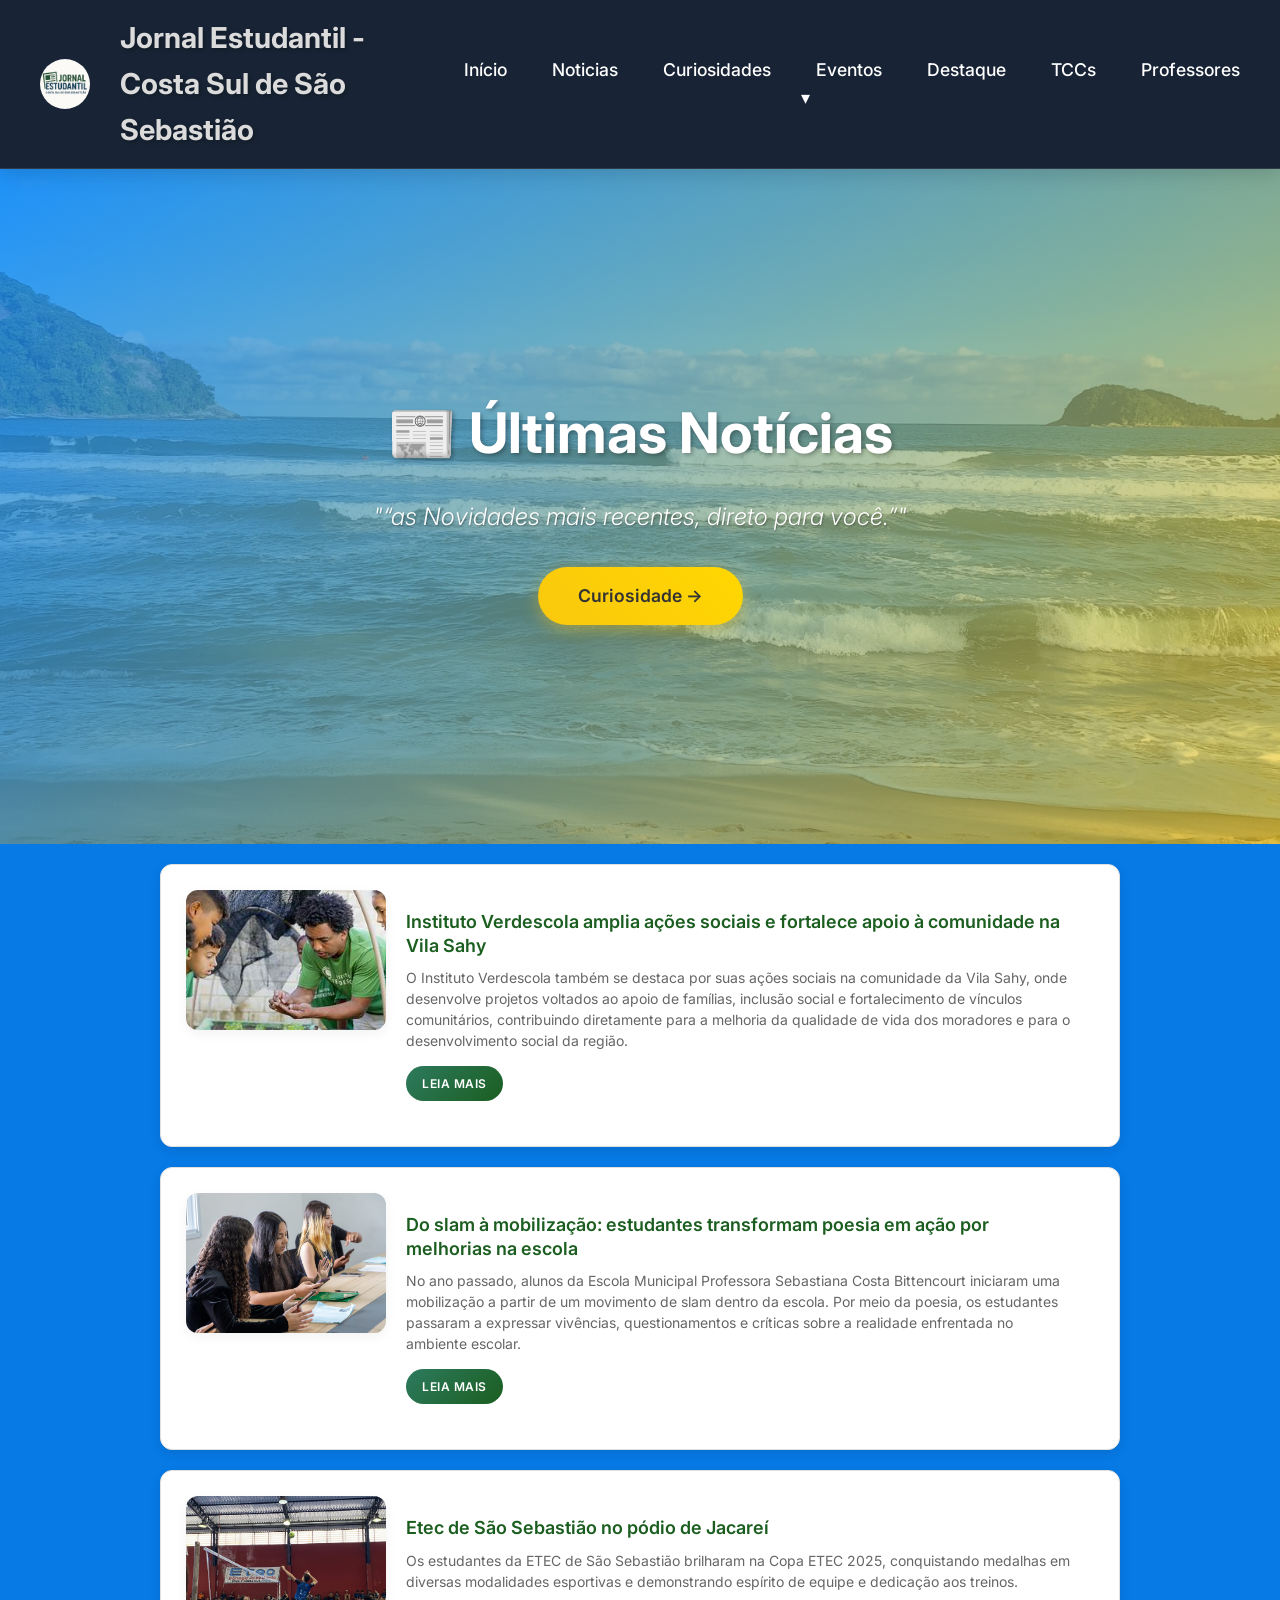
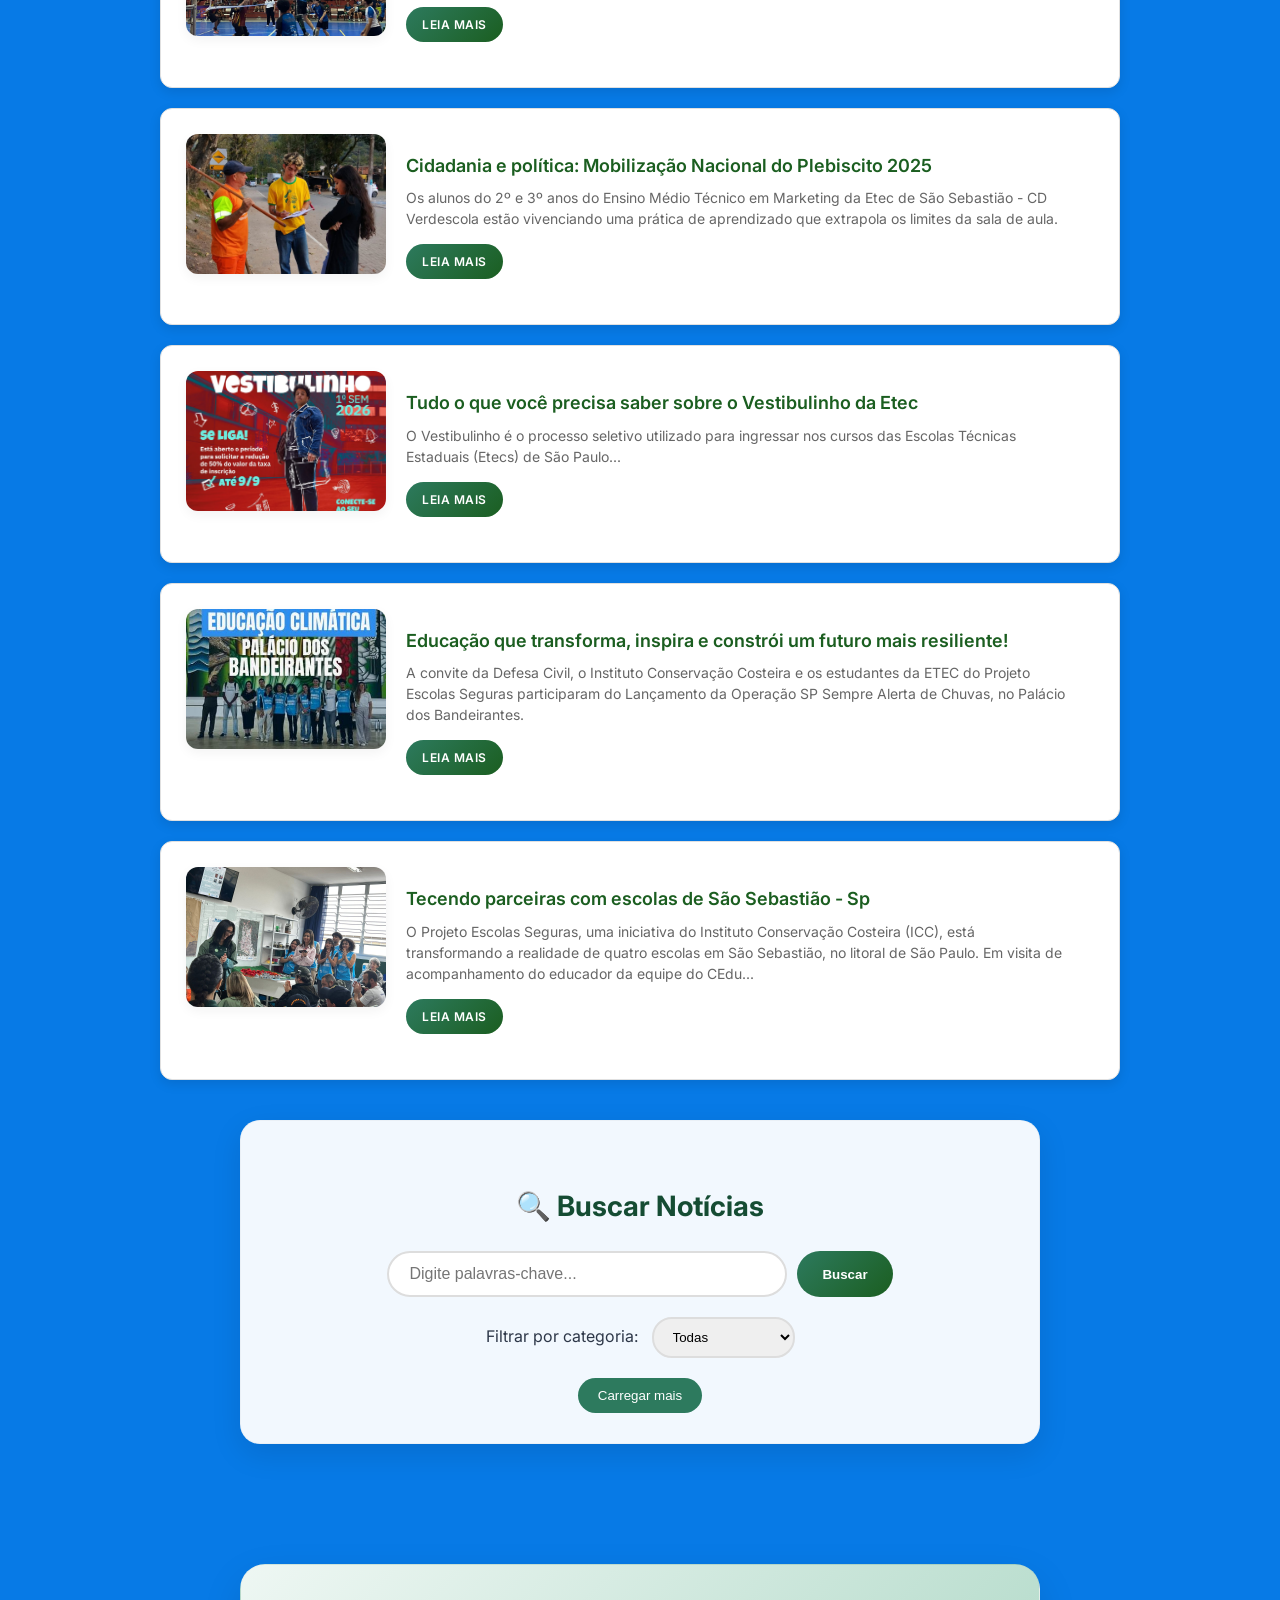
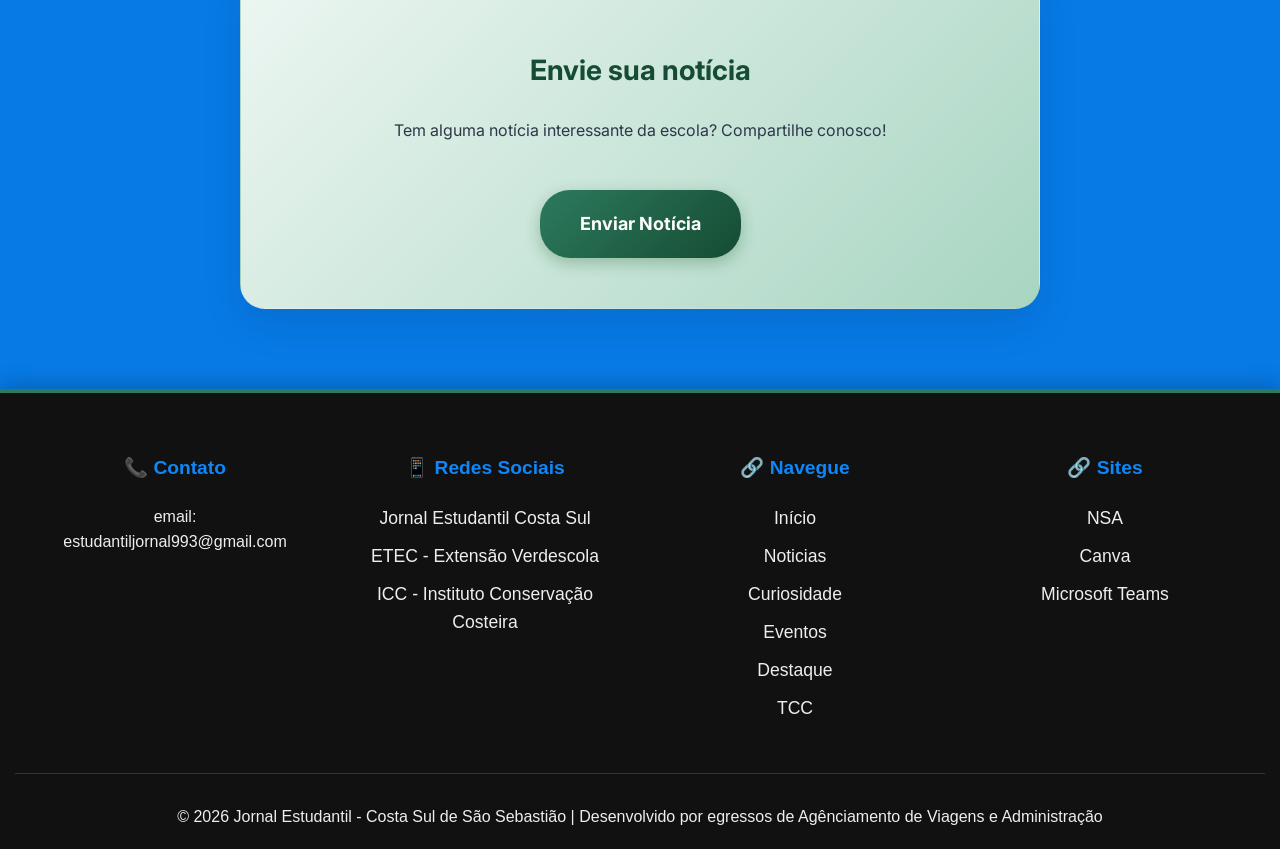
==== commit 7bc4f707: "noticias.html" ====
--- a/noticias.html
+++ b/noticias.html
@@ -110,29 +110,6 @@
         </div>
       </article>
     --->
-      <article class="noticia" data-categoria="educacao" data-noticia-id="slam-seduc">
-        <img src="fotos/sebastiana/reuniao_seduc.jpeg" alt="foto dos alunos na Sedec">
-        <div class="noticia-conteudo">
-          <h3>Do slam à mobilização: estudantes transformam poesia em ação por melhorias na escola</h3>
-          <p>No ano passado, alunos da Escola Municipal Professora Sebastiana Costa Bittencourt iniciaram
-            uma mobilização a partir de um movimento de slam dentro da escola. Por meio da poesia, os estudantes
-            passaram a expressar vivências, questionamentos e críticas sobre a realidade enfrentada no ambiente escolar.
-          </p>
-          <a href="#" class="botao-leia-mais" data-noticia-id="slam-seduc">Leia mais</a>
-        </div>
-      </article>
-      <!---
-      <article class="noticia" data-categoria="educacao" data-noticia-id="aprovacao-alunos">
-        <img src="verdescola/Instituto-Verdescola-.png" alt="Aprovação de alunos no Vestibular 2026">
-        <div class="noticia-conteudo">
-          <h3>Destaque: Aprovação de alunos no vestibular 2026</h3>
-          <p>Em 2026, o Instituto Verdescola ganhou destaque na mídia após a aprovação de 28 jovens em
-            universidades públicas e privadas, resultado do curso pré-vestibular gratuito oferecido pela
-            instituição, reforçando seu papel fundamental na transformação da vida de jovens em situação
-            de vulnerabilidade social.</p>
-          <a href="#" class="botao-leia-mais" data-noticia-id="aprovacao-alunos">Leia mais</a>
-        </div>
-      </article>
 
       <article class="noticia" data-categoria="educacao" data-noticia-id="acoes-sociais">
         <img src="verdescola/acoes-sociais.jpg" alt="Verdescola">
@@ -146,7 +123,19 @@
           <a href="#" class="botao-leia-mais" data-noticia-id="acoes-sociais">Leia mais</a>
         </div>
       </article>
-      --->
+      
+      <article class="noticia" data-categoria="educacao" data-noticia-id="slam-seduc">
+        <img src="fotos/sebastiana/reuniao_seduc.jpeg" alt="foto dos alunos na Sedec">
+        <div class="noticia-conteudo">
+          <h3>Do slam à mobilização: estudantes transformam poesia em ação por melhorias na escola</h3>
+          <p>No ano passado, alunos da Escola Municipal Professora Sebastiana Costa Bittencourt iniciaram
+            uma mobilização a partir de um movimento de slam dentro da escola. Por meio da poesia, os estudantes
+            passaram a expressar vivências, questionamentos e críticas sobre a realidade enfrentada no ambiente escolar.
+          </p>
+          <a href="#" class="botao-leia-mais" data-noticia-id="slam-seduc">Leia mais</a>
+        </div>
+      </article>
+    
       <article class="noticia" data-categoria="eventos" data-noticia-id="copa-etec">
         <img src="copa-etec/capa_noticia.jpg" alt="Copa ETEC 2025">
         <div class="noticia-conteudo">
@@ -1367,4 +1356,4 @@
   <script src="script.js"></script>
 </body>
 
-</html>+</html>
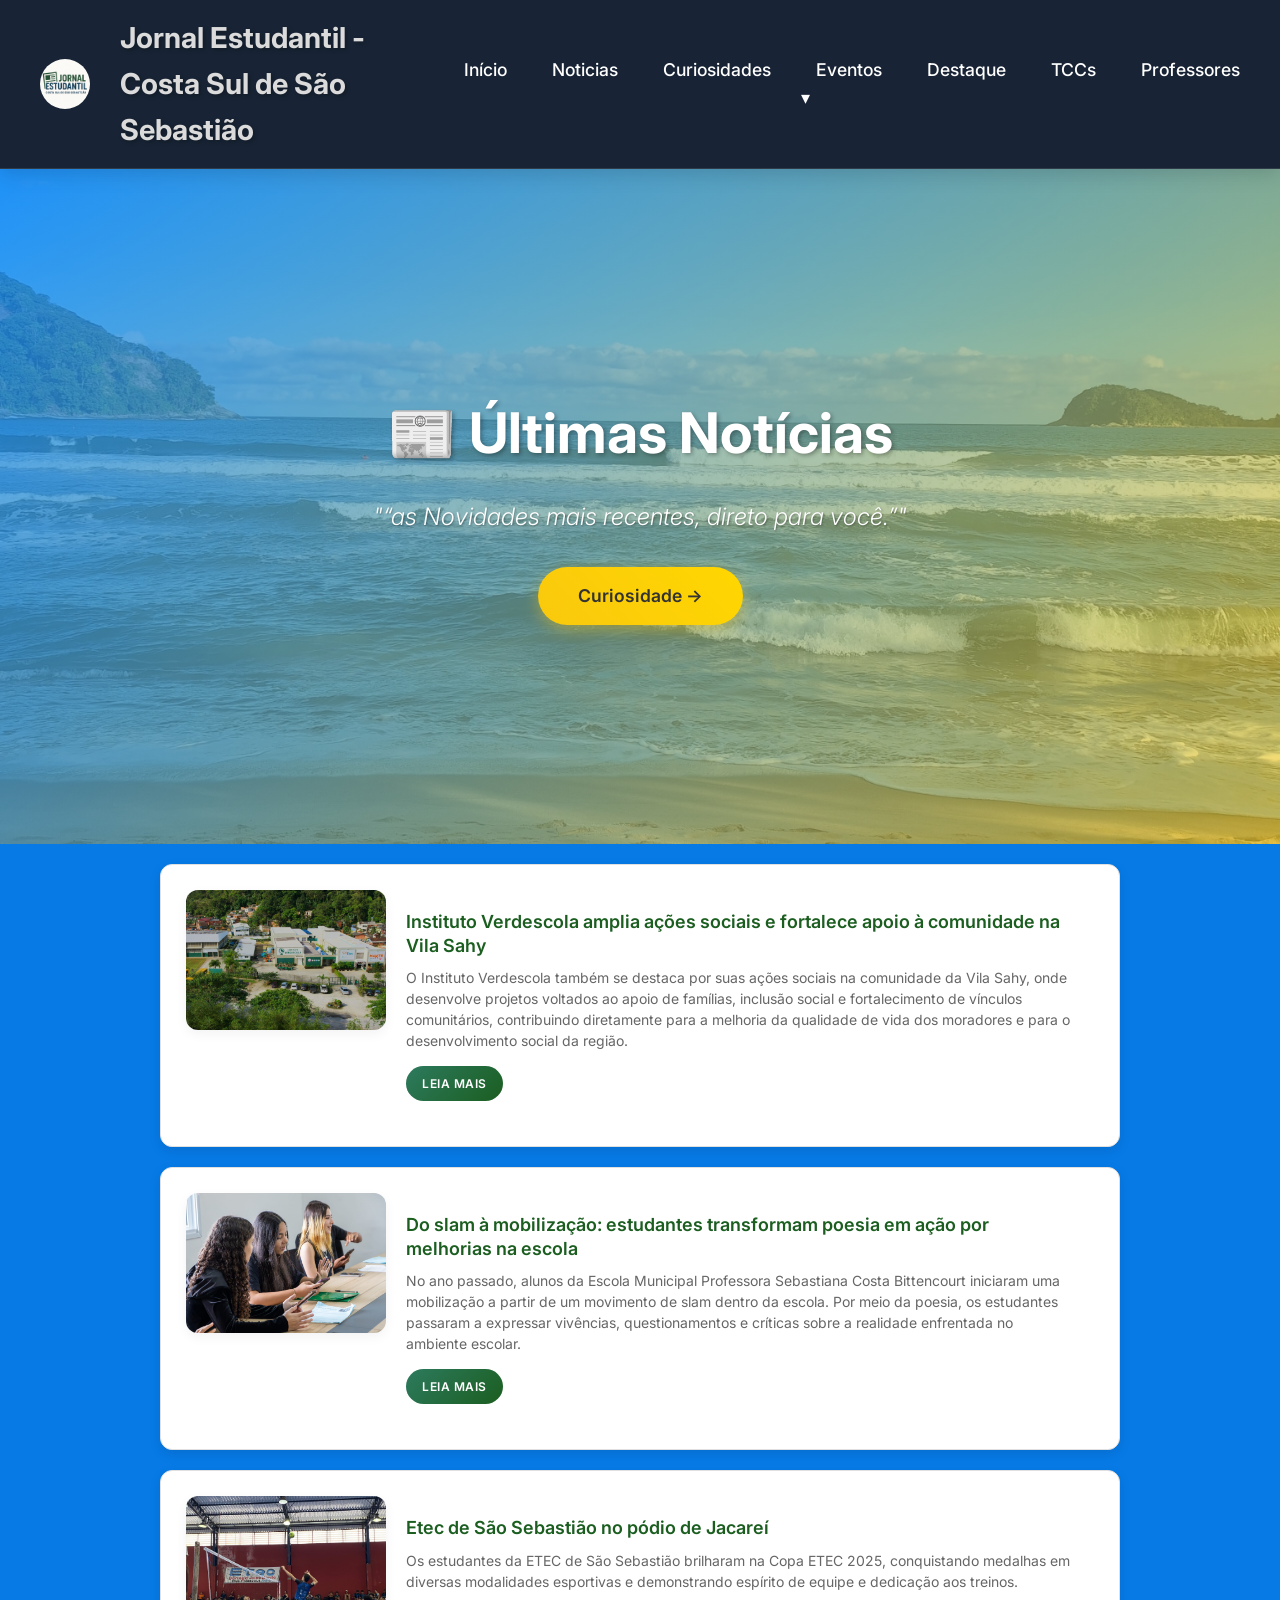
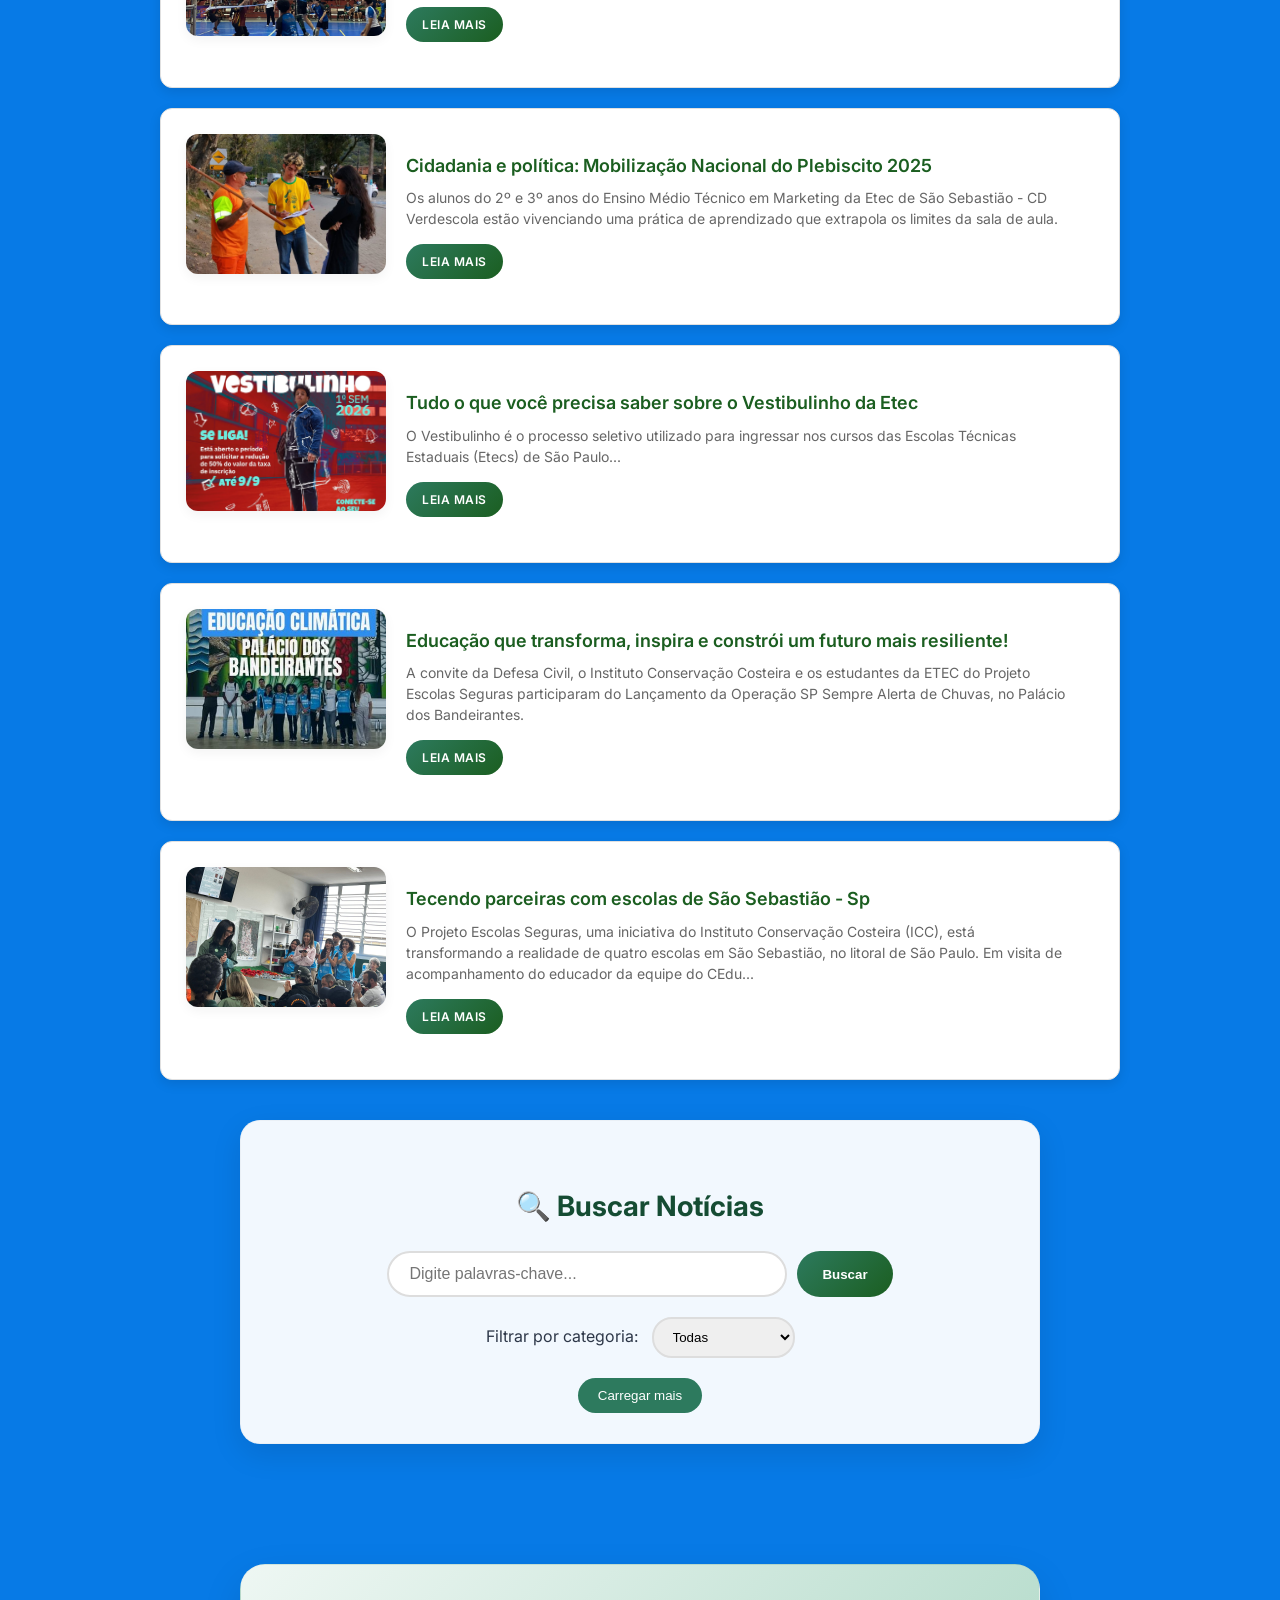
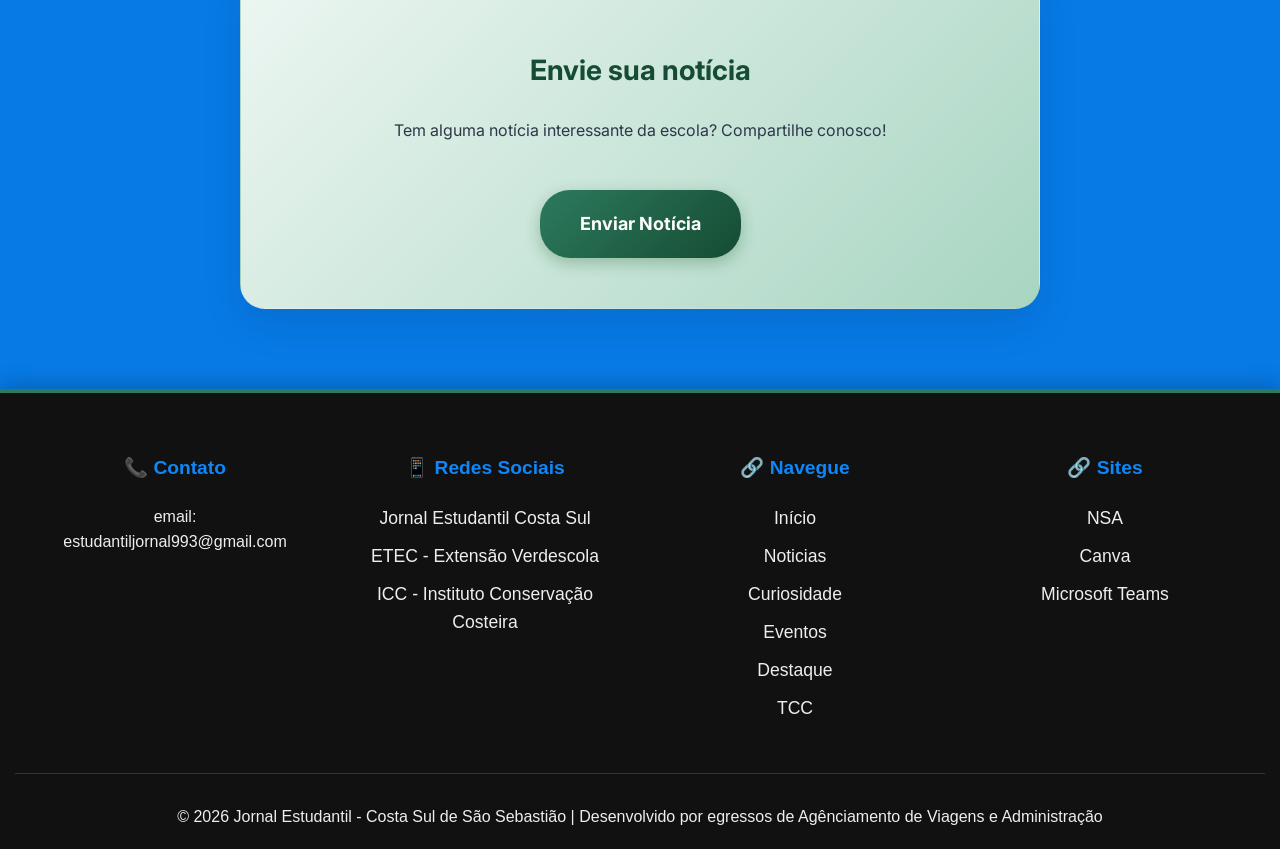
==== commit 03e01ba7: "noticias.html" ====
--- a/noticias.html
+++ b/noticias.html
@@ -112,7 +112,7 @@
     --->
 
       <article class="noticia" data-categoria="educacao" data-noticia-id="acoes-sociais">
-        <img src="verdescola/acoes-sociais.jpg" alt="Verdescola">
+        <img src="fotos/ft-etec.jpg" alt="Verdescola">
         <div class="noticia-conteudo">
           <h3>Instituto Verdescola amplia ações sociais e fortalece apoio à comunidade na Vila Sahy</h3>
           <p>O Instituto Verdescola também se destaca por suas ações sociais na comunidade da Vila Sahy, onde desenvolve
